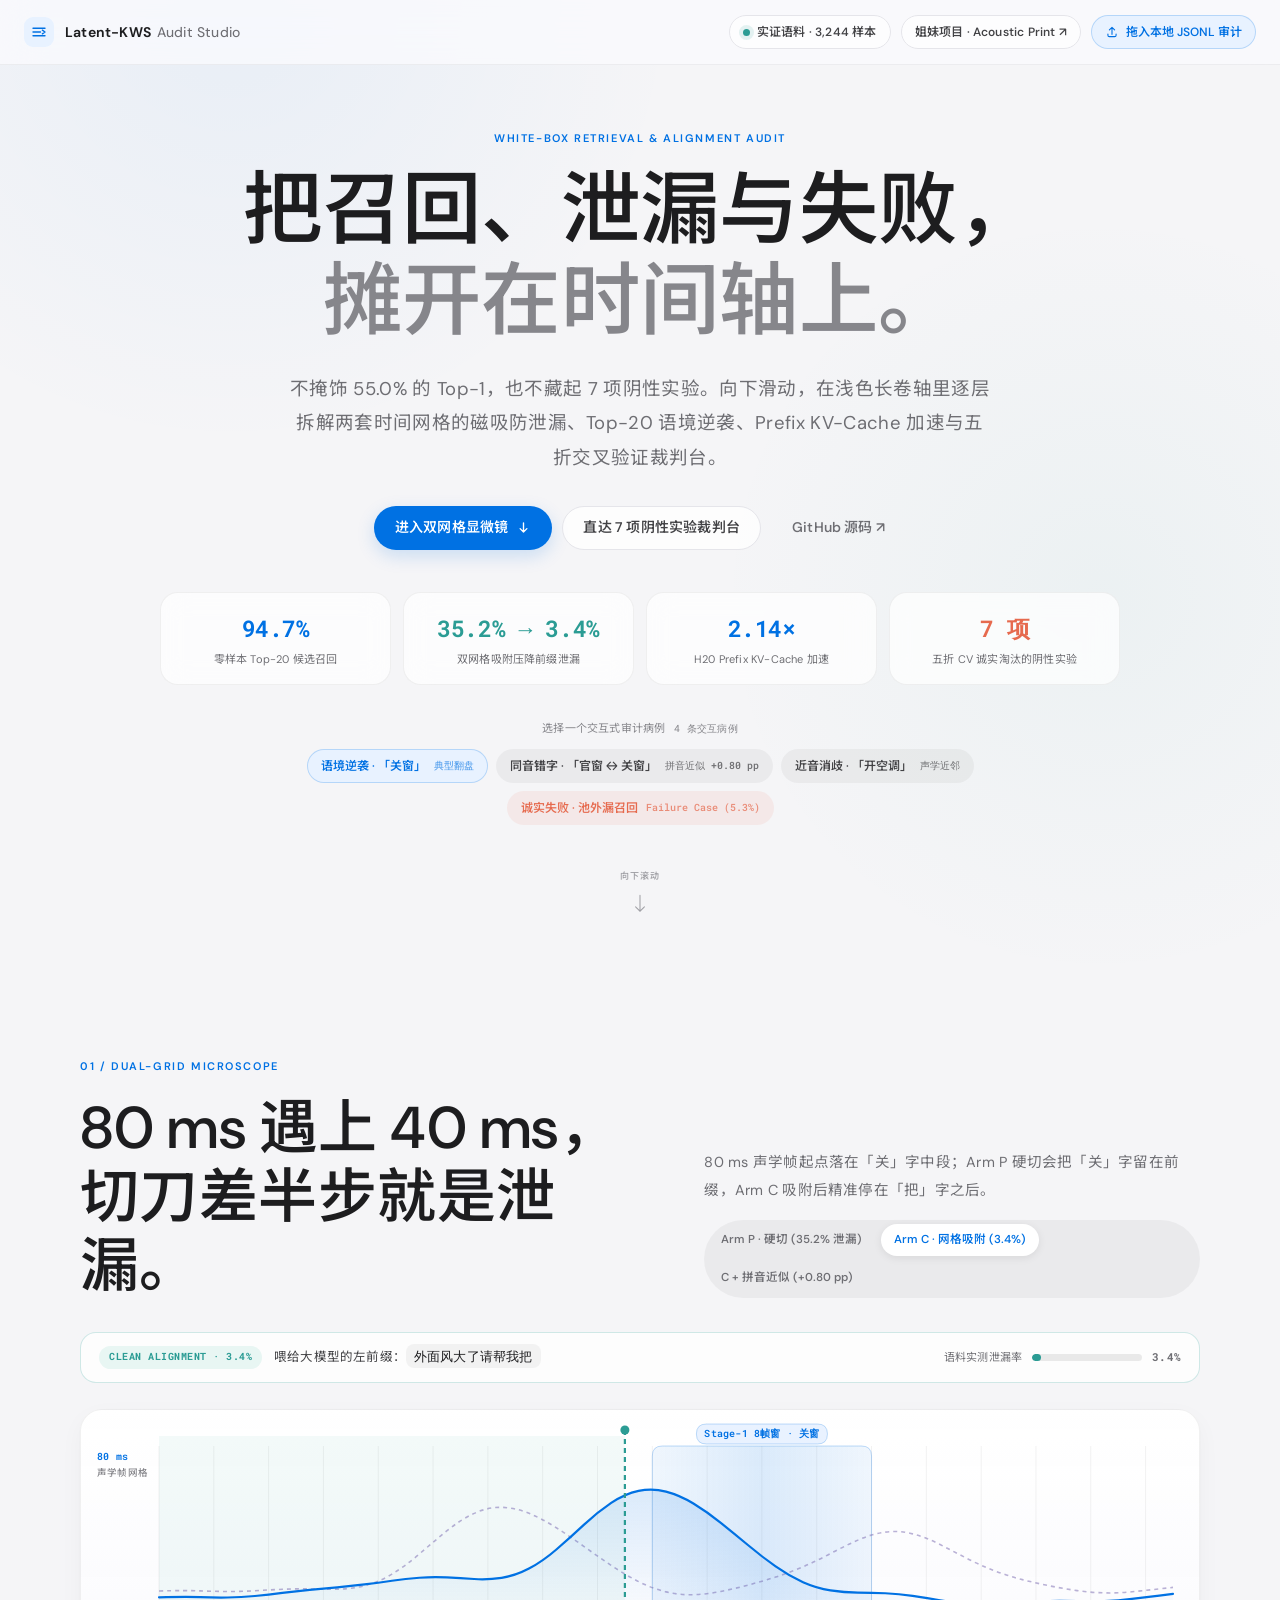
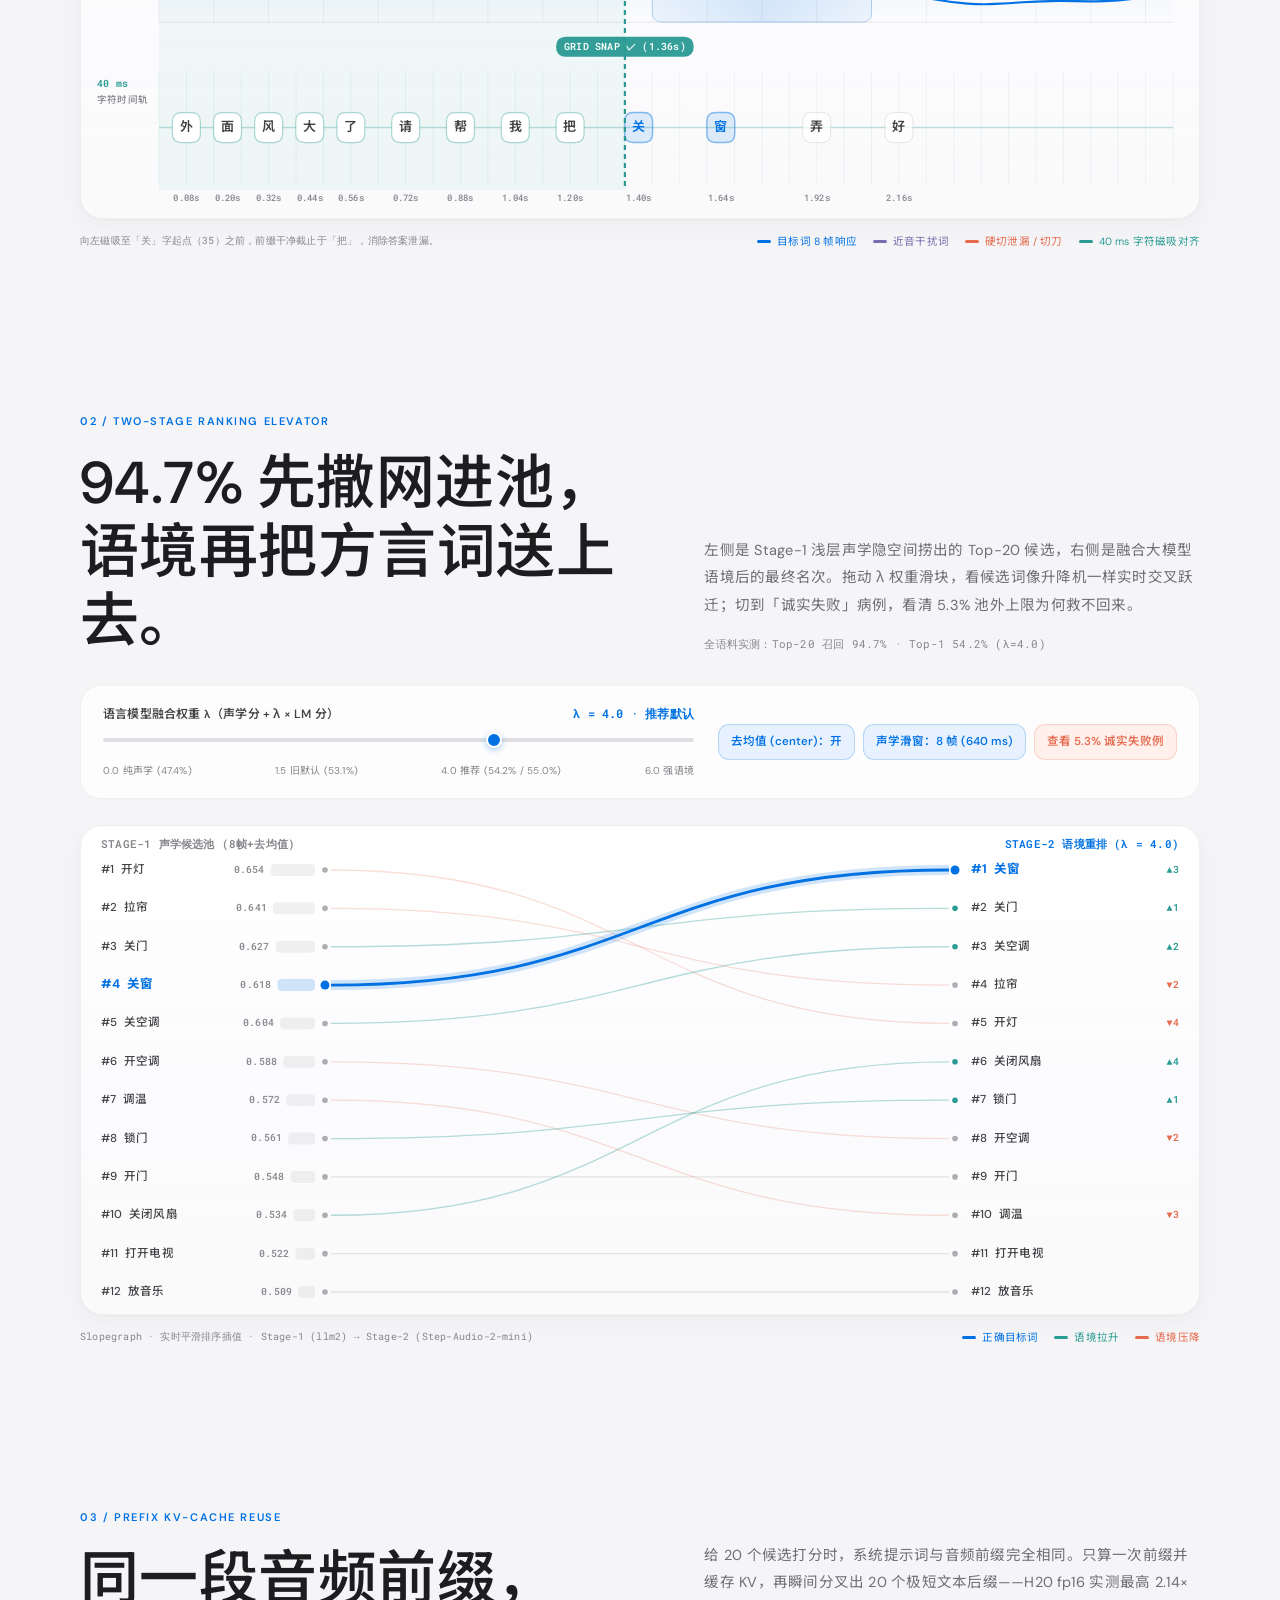
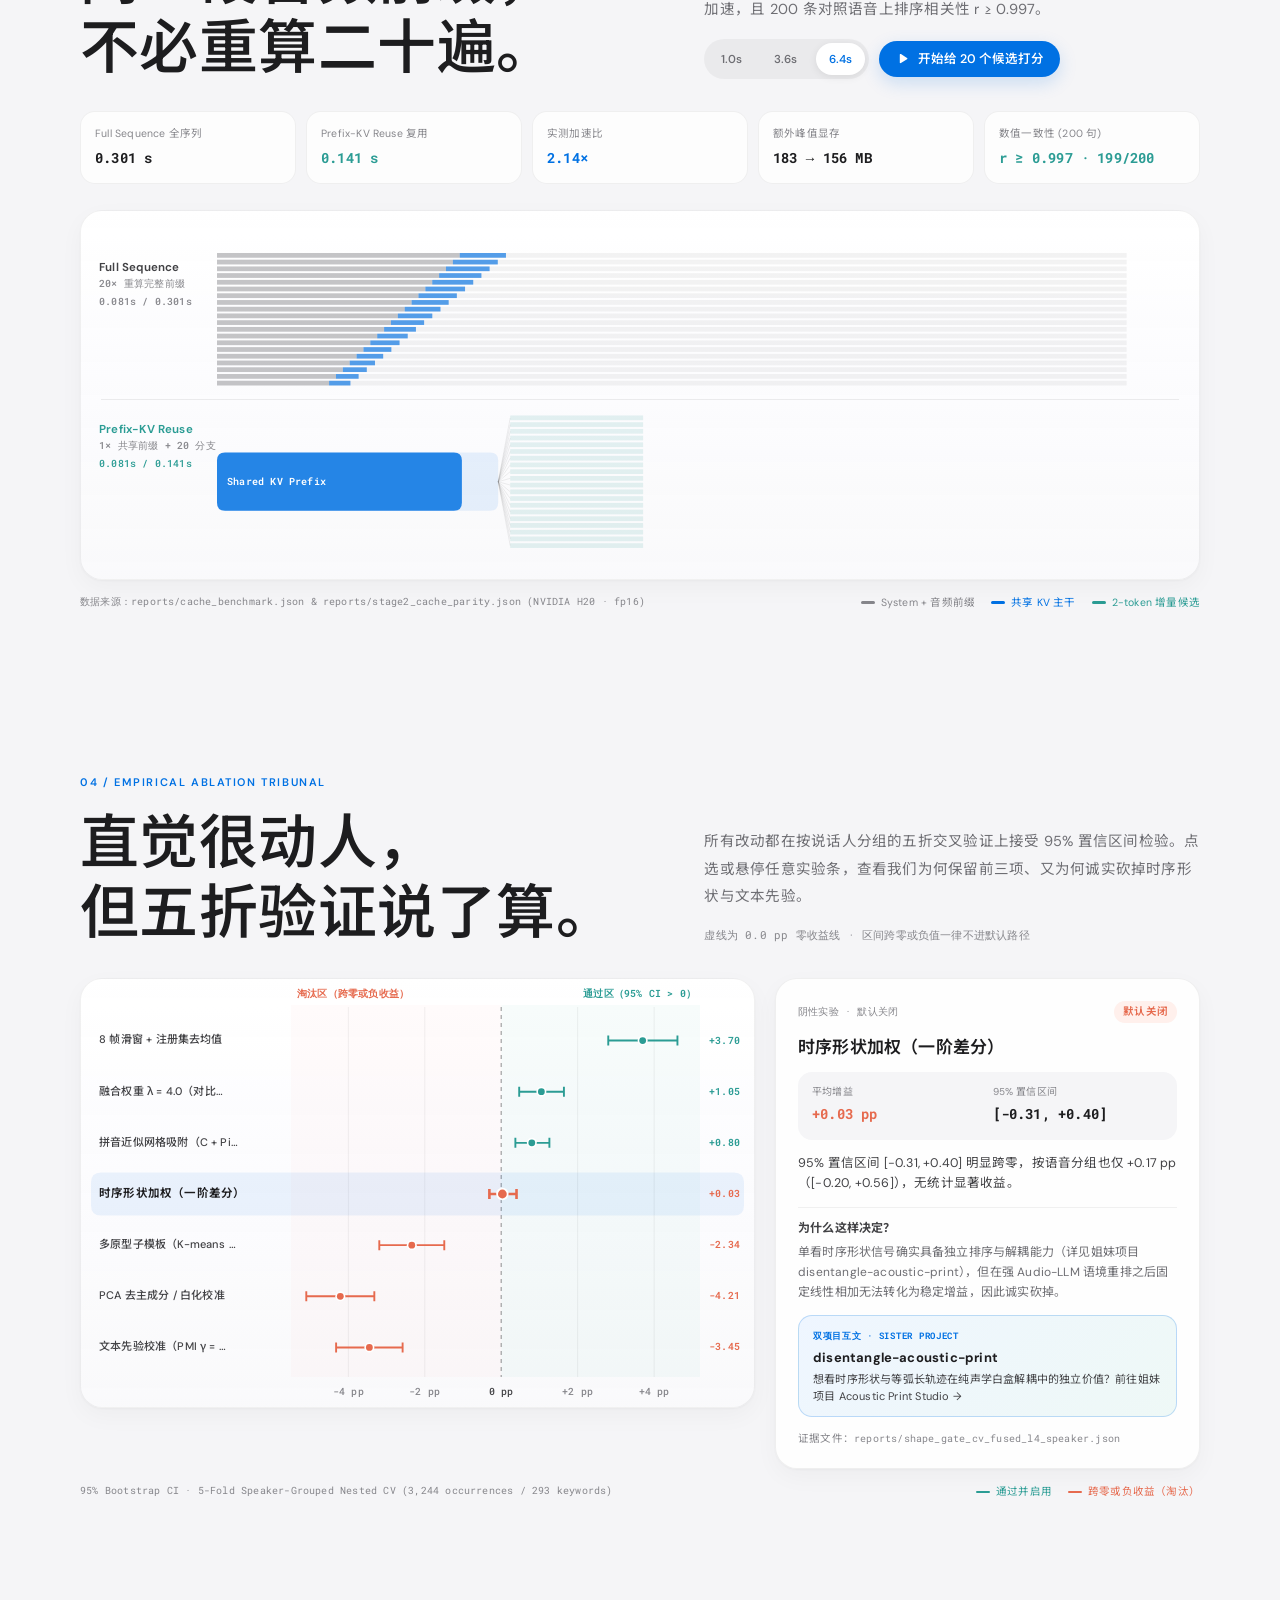
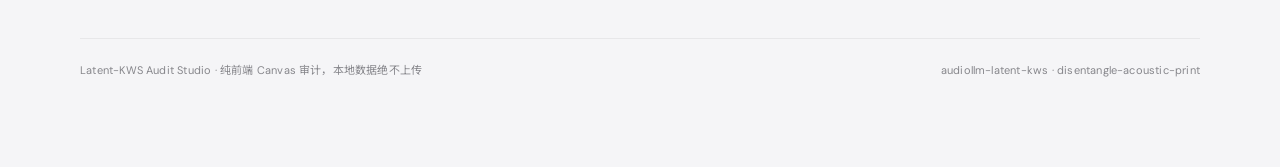
==== studio/index.html @ ee98550c "feat(studio): add Latent-KWS Audit Studio and GitHub Pages workflow" ====
<!DOCTYPE html>
<html lang="zh-CN">
<head>
  <meta charset="UTF-8" />
  <meta name="viewport" content="width=device-width, initial-scale=1.0" />
  <meta name="theme-color" content="#fbfbfd" />
  <meta name="description" content="Latent-KWS Audit Studio：两阶段隐空间检索与双时间网格对齐白盒审计台。" />
  <title>Latent-KWS Audit Studio</title>
  <link rel="preconnect" href="https://fonts.googleapis.com" />
  <link rel="preconnect" href="https://fonts.gstatic.com" crossorigin />
  <link href="https://fonts.googleapis.com/css2?family=DM+Sans:opsz,wght@9..40,400..700&amp;family=Noto+Sans+SC:wght@400..700&amp;family=Roboto+Mono:wght@400;500;600&amp;display=swap" rel="stylesheet" />
  <link rel="icon" href="data:image/svg+xml,%3Csvg xmlns='http://www.w3.org/2000/svg' viewBox='0 0 24 24'%3E%3Crect width='24' height='24' rx='6' fill='%230071e3'/%3E%3Cpath d='M5 7h14M5 12h9M5 17h14M16 10l3 2-3 2' fill='none' stroke='white' stroke-width='1.8' stroke-linecap='round' stroke-linejoin='round'/%3E%3C/svg%3E" />
  <link rel="stylesheet" href="static/studio.css?v=audit-20261120" />
</head>
<body>
  <header class="topbar">
    <div class="topbar__inner">
      <a class="brand" href="./" aria-label="Latent-KWS Audit Studio 首页">
        <span class="brand__mark" aria-hidden="true">
          <svg viewBox="0 0 24 24" fill="none" stroke="currentColor" stroke-width="1.8" stroke-linecap="round" stroke-linejoin="round">
            <path d="M4 7h16M4 12h10M4 17h16" />
            <path d="M16.5 9.5 20 12l-3.5 2.5" />
          </svg>
        </span>
        <span class="brand__text"><strong>Latent-KWS</strong><span>Audit Studio</span></span>
      </a>

      <div class="topbar__meta">
        <span class="live-pill">
          <span class="status-dot is-live" aria-hidden="true"></span>
          <span id="auditSourceBadge">实证语料 · 3,244 样本</span>
        </span>
        <a class="compact-button compact-button--hide-small" href="https://leeoisaboy.github.io/disentangle-acoustic-print/" target="_blank" rel="noopener">
          <span>姐妹项目 · Acoustic Print ↗</span>
        </a>
        <button id="btnOpenLocalAudit" type="button" class="compact-button compact-button--accent" aria-expanded="false" aria-controls="localAuditDrawer">
          <svg viewBox="0 0 24 24" fill="none" stroke="currentColor" stroke-width="1.9" stroke-linecap="round" stroke-linejoin="round" aria-hidden="true">
            <path d="M12 16V4m0 0L7.5 8.5M12 4l4.5 4.5" />
            <path d="M5 15.5v2A2.5 2.5 0 0 0 7.5 20h9a2.5 2.5 0 0 0 2.5-2.5v-2" />
          </svg>
          <span>拖入本地 JSONL 审计</span>
        </button>
      </div>
    </div>
  </header>

  <main class="story">
    <section id="localAuditDrawer" class="drawer-shell" aria-hidden="true">
      <div class="drawer-shell__inner">
        <div class="drawer drawer--plain">
          <div class="drawer__head">
            <div>
              <h2>本地 JSONL 零上传审计</h2>
              <p>直接拖入 <code>cli.py locate / rerank / audit</code> 生成的 <code>pool.jsonl</code>、<code>lm.jsonl</code> 或 <code>readings.jsonl</code>，数据仅在当前浏览器内存中解析，绝不上传。</p>
            </div>
            <button id="btnCloseLocalAudit" type="button" class="drawer__close" aria-label="关闭本地审计">
              <svg viewBox="0 0 16 16" fill="none" stroke="currentColor" stroke-width="1.6" stroke-linecap="round" aria-hidden="true"><path d="m3 3 10 10M13 3 3 13" /></svg>
            </button>
          </div>
          <div id="jsonlDropZone" class="dropzone" tabindex="0">
            <input id="jsonlFileInput" type="file" accept=".jsonl,.json" multiple class="sr-only" />
            <div class="dropzone__icon" aria-hidden="true">
              <svg viewBox="0 0 24 24" fill="none" stroke="currentColor" stroke-width="1.7" stroke-linecap="round" stroke-linejoin="round">
                <path d="M14 2H6a2 2 0 0 0-2 2v16a2 2 0 0 0 2 2h12a2 2 0 0 0 2-2V8z" />
                <polyline points="14 2 14 8 20 8" />
                <line x1="12" y1="18" x2="12" y2="12" />
                <polyline points="9 15 12 12 15 15" />
              </svg>
            </div>
            <div class="dropzone__copy">
              <strong>将 pool.jsonl / lm.jsonl / readings.jsonl 拖放到此处，或点击选择文件</strong>
              <span id="localAuditStatus">支持同时选择多个文件；解析后将自动在「双网格显微镜」与「Top-20 升降机」中切换为你的本地样本。</span>
            </div>
            <div class="dropzone__actions">
              <label for="jsonlFileInput" class="btn btn--primary btn--sm">选择 JSONL 文件</label>
              <button id="btnResetDemoData" type="button" class="soft-button" hidden>恢复内置实证病例</button>
            </div>
          </div>
        </div>
      </div>
    </section>

    <section class="hero hero--story" aria-labelledby="hero-title">
      <div class="hero__center">
        <p class="eyebrow">White-box retrieval &amp; alignment audit</p>
        <h1 id="hero-title">把召回、泄漏与失败，<br /><span>摊开在时间轴上。</span></h1>
        <p class="hero__lede">
          不掩饰 55.0% 的 Top-1，也不藏起 7 项阴性实验。向下滑动，在浅色长卷轴里逐层拆解两套时间网格的磁吸防泄漏、Top-20 语境逆袭、Prefix KV-Cache 加速与五折交叉验证裁判台。
        </p>

        <div class="hero__actions">
          <a href="#sec-grid" class="btn btn--primary">
            <span>进入双网格显微镜</span>
            <svg viewBox="0 0 20 20" fill="none" stroke="currentColor" stroke-width="1.8" stroke-linecap="round" stroke-linejoin="round" aria-hidden="true"><path d="M10 4v12m0 0-4.5-4.5M10 16l4.5-4.5" /></svg>
          </a>
          <a href="#sec-forest" class="btn btn--secondary">直达 7 项阴性实验裁判台</a>
          <a href="https://github.com/leeoisaboy/audiollm-latent-kws" target="_blank" rel="noopener" class="btn btn--quiet">GitHub 源码 ↗</a>
        </div>

        <div class="kpi-strip" aria-label="核心实证指标">
          <div class="kpi-item">
            <span class="kpi-item__num" id="kpiRecall">94.7%</span>
            <span class="kpi-item__label">零样本 Top-20 候选召回</span>
          </div>
          <div class="kpi-item">
            <span class="kpi-item__num kpi-item__num--teal" id="kpiLeak">35.2% → 3.4%</span>
            <span class="kpi-item__label">双网格吸附压降前缀泄漏</span>
          </div>
          <div class="kpi-item">
            <span class="kpi-item__num" id="kpiSpeedup">2.14×</span>
            <span class="kpi-item__label">H20 Prefix KV-Cache 加速</span>
          </div>
          <div class="kpi-item">
            <span class="kpi-item__num kpi-item__num--coral">7 项</span>
            <span class="kpi-item__label">五折 CV 诚实淘汰的阴性实验</span>
          </div>
        </div>

        <div class="phrase-rail">
          <div class="phrase-rail__head">
            <span>选择一个交互式审计病例</span>
            <span id="caseCountMeta" class="phrase-rail__meta">4 条脱敏轨迹</span>
          </div>
          <div id="caseChipsContainer" class="phrase-list"></div>
        </div>

        <div class="scroll-cue" aria-hidden="true">
          <span>向下滚动</span>
          <svg viewBox="0 0 20 28" fill="none" stroke="currentColor" stroke-width="1.3" stroke-linecap="round"><path d="M10 3v20M4.5 17.5 10 23l5.5-5.5" /></svg>
        </div>
      </div>
    </section>

    <!-- 01 / Dual-Grid Timeline Microscope -->
    <section id="sec-grid" class="showcase" data-reveal aria-labelledby="grid-title">
      <div class="showcase__head">
        <div>
          <p class="eyebrow">01 / Dual-grid microscope</p>
          <h2 id="grid-title">80 ms 遇上 40 ms，<br />切刀差半步就是泄漏。</h2>
        </div>
        <div class="showcase__side">
          <p class="showcase__lede" id="gridCaseDesc">
            上轨是冻结 Audio-LLM 的 80 ms 声学帧与 8 帧滑窗余弦响应，下轨是外部 ASR 的 40 ms 字符网格。切换切割模式，亲眼观察切刀如何磁吸回退、熄灭前缀泄漏警报。
          </p>
          <div class="mode-switch" role="group" aria-label="前缀切割模式">
            <button type="button" class="mode-pill is-danger" data-cut-mode="P">Arm P · 硬切 (35.2% 泄漏)</button>
            <button type="button" class="mode-pill is-active" data-cut-mode="C">Arm C · 网格吸附 (3.4%)</button>
            <button type="button" class="mode-pill" data-cut-mode="C_phonetic">C + 拼音近似 (+0.80 pp)</button>
          </div>
        </div>
      </div>

      <div class="audit-banner" id="leakageBanner">
        <div class="audit-banner__left">
          <span class="audit-badge" id="leakageBadge">CLEAN ALIGNMENT · 3.4%</span>
          <span class="audit-banner__prefix">喂给大模型的左前缀：<code id="prefixPreviewText">外面风大了请帮我把</code></span>
        </div>
        <div class="audit-banner__meter" aria-label="语料级前缀泄漏率对比">
          <span class="audit-banner__meter-label">语料实测泄漏率</span>
          <div class="mini-bar"><div id="leakMeterFill" class="mini-bar__fill" style="width: 3.4%;"></div></div>
          <strong id="leakMeterValue" class="mono">3.4%</strong>
        </div>
      </div>

      <div class="stage stage--grid">
        <canvas id="canvasGrid"></canvas>
      </div>

      <div class="stage-foot">
        <span id="gridCutNote" class="stage-note">向左磁吸至目标首字起点之前，消除答案泄漏。</span>
        <div class="legend-row">
          <span class="legend legend--blue"><span class="legend__swatch"></span>目标词 8 帧响应</span>
          <span class="legend legend--violet"><span class="legend__swatch"></span>近音干扰词</span>
          <span class="legend legend--coral"><span class="legend__swatch"></span>硬切泄漏 / 切刀</span>
          <span class="legend legend--teal"><span class="legend__swatch"></span>40 ms 字符磁吸对齐</span>
        </div>
      </div>
    </section>

    <!-- 02 / Two-Stage Top-20 Candidate Slopegraph -->
    <section id="sec-slope" class="showcase" data-reveal aria-labelledby="slope-title">
      <div class="showcase__head">
        <div>
          <p class="eyebrow">02 / Two-stage ranking elevator</p>
          <h2 id="slope-title">94.7% 先撒网进池，<br />语境再把方言词送上去。</h2>
        </div>
        <div class="showcase__side">
          <p class="showcase__lede">
            左侧是 Stage-1 浅层声学隐空间捞出的 Top-20 候选，右侧是融合大模型语境后的最终名次。拖动 λ 权重滑块，看候选词像升降机一样实时交叉跃迁；切到「诚实失败」病例，看清 5.3% 池外上限为何救不回来。
          </p>
          <p id="slopeMetricsReadout" class="showcase__metric">全语料实测：Top-20 召回 94.7% · Top-1 54.2% (λ=4.0)</p>
        </div>
      </div>

      <div class="control-strip">
        <div class="control-strip__slider">
          <div class="control__label">
            <span>语言模型融合权重 <code>λ</code>（声学分 + λ × LM 分）</span>
            <span id="lambdaReadout" class="control__value">λ = 4.00 · 推荐默认</span>
          </div>
          <input id="sliderLambda" type="range" min="0" max="6" step="0.1" value="4.0" />
          <div class="control__hint">
            <span>0.0 纯声学 (47.4%)</span>
            <span>1.5 旧默认 (53.1%)</span>
            <span>4.0 推荐 (54.2% / 55.0%)</span>
            <span>6.0 强语境</span>
          </div>
        </div>

        <div class="control-strip__toggles">
          <button id="btnToggleCenter" type="button" class="soft-button is-on">去均值 (center)：开</button>
          <button id="btnToggleWindow" type="button" class="soft-button is-on">声学滑窗：8 帧 (640 ms)</button>
          <button id="btnJumpFailure" type="button" class="soft-button soft-button--warn">查看 5.3% 诚实失败例</button>
        </div>
      </div>

      <div id="failureBanner" class="failure-banner" hidden>
        <strong>池外漏召回（Out-of-Pool Failure · 5.3%）：</strong>
        <span id="failureBannerText">目标词在 Stage-1 声学粗定位中排第 24 位，未能进入 Top-20 候选池。无论如何拖动 λ 滑块，后级重排都无法无中生有——这直观印证了 Stage-1 召回上限（94.7%）决定系统天花板。</span>
      </div>

      <div class="stage stage--slope">
        <canvas id="canvasSlope"></canvas>
      </div>

      <div class="stage-foot">
        <span class="stage-note">Slopegraph · 实时平滑排序插值 · Stage-1 (llm2) → Stage-2 (Step-Audio-2-mini)</span>
        <div class="legend-row">
          <span class="legend legend--blue"><span class="legend__swatch"></span>正确目标词</span>
          <span class="legend legend--teal"><span class="legend__swatch"></span>语境拉升</span>
          <span class="legend legend--coral"><span class="legend__swatch"></span>语境压降</span>
        </div>
      </div>
    </section>

    <!-- 03 / Prefix KV-Cache Reuse Race -->
    <section id="sec-kv" class="showcase" data-reveal aria-labelledby="kv-title">
      <div class="showcase__head">
        <div>
          <p class="eyebrow">03 / Prefix KV-cache reuse</p>
          <h2 id="kv-title">同一段音频前缀，<br />不必重算二十遍。</h2>
        </div>
        <div class="showcase__side">
          <p class="showcase__lede">
            给 20 个候选打分时，系统提示词与音频前缀完全相同。只算一次前缀并缓存 KV，再瞬间分叉出 20 个极短文本后缀——H20 fp16 实测最高 2.14× 加速，且 200 条对照语音上排序相关性 r ≥ 0.997。
          </p>
          <div class="kv-controls">
            <div class="mode-switch" role="group" aria-label="音频时长选择">
              <button type="button" class="mode-pill" data-kv-id="short_1.0s">1.0s</button>
              <button type="button" class="mode-pill" data-kv-id="median_3.6s">3.6s</button>
              <button type="button" class="mode-pill is-active" data-kv-id="long_6.4s">6.4s</button>
            </div>
            <button id="btnRunKvRace" type="button" class="btn btn--primary btn--sm">
              <svg viewBox="0 0 20 20" fill="currentColor" aria-hidden="true"><path d="M6.4 3.6a1 1 0 0 1 1.52-.86l8.1 5.14a1 1 0 0 1 0 1.7l-8.1 5.15a1 1 0 0 1-1.52-.85V3.6Z" /></svg>
              <span>开始给 20 个候选打分</span>
            </button>
          </div>
        </div>
      </div>

      <div class="kv-stats">
        <div class="kv-stat">
          <span class="kv-stat__label">Full Sequence 全序列</span>
          <strong id="kvFullTime" class="mono">0.301 s</strong>
        </div>
        <div class="kv-stat">
          <span class="kv-stat__label">Prefix-KV Reuse 复用</span>
          <strong id="kvCachedTime" class="mono kv-stat__teal">0.141 s</strong>
        </div>
        <div class="kv-stat">
          <span class="kv-stat__label">实测加速比</span>
          <strong id="kvSpeedupBadge" class="mono kv-stat__blue">2.14×</strong>
        </div>
        <div class="kv-stat">
          <span class="kv-stat__label">额外峰值显存</span>
          <strong id="kvMemBadge" class="mono">192 → 163 MB</strong>
        </div>
        <div class="kv-stat">
          <span class="kv-stat__label">数值一致性 (200 句)</span>
          <strong id="kvParityBadge" class="mono kv-stat__teal">r ≥ 0.997 · 199/200</strong>
        </div>
      </div>

      <div class="stage stage--kv">
        <canvas id="canvasKvRace"></canvas>
      </div>

      <div class="stage-foot">
        <span class="stage-note">数据来源：reports/cache_benchmark.json &amp; reports/stage2_cache_parity.json (NVIDIA H20 · fp16)</span>
        <div class="legend-row">
          <span class="legend legend--muted"><span class="legend__swatch"></span>System + 音频前缀</span>
          <span class="legend legend--blue"><span class="legend__swatch"></span>共享 KV 主干</span>
          <span class="legend legend--teal"><span class="legend__swatch"></span>2-token 增量候选</span>
        </div>
      </div>
    </section>

    <!-- 04 / Interactive Ablation Forest Plot -->
    <section id="sec-forest" class="showcase" data-reveal aria-labelledby="forest-title">
      <div class="showcase__head">
        <div>
          <p class="eyebrow">04 / Empirical ablation tribunal</p>
          <h2 id="forest-title">直觉很动人，<br />但五折验证说了算。</h2>
        </div>
        <div class="showcase__side">
          <p class="showcase__lede">
            所有改动都在按说话人分组的五折交叉验证上接受 95% 置信区间检验。点选或悬停任意实验条，查看我们为何保留前三项、又为何诚实砍掉时序形状与文本先验。
          </p>
          <p class="showcase__metric">虚线为 0.0 pp 零收益线 · 区间跨零或负值一律不进默认路径</p>
        </div>
      </div>

      <div class="forest-layout">
        <div class="stage stage--forest">
          <canvas id="canvasForest"></canvas>
        </div>

        <aside id="forestInspector" class="inspector-card" aria-live="polite">
          <div class="inspector-card__head">
            <span id="inspStage" class="inspector-card__stage">阴性实验 · 默认关闭</span>
            <span id="inspDecision" class="inspector-card__badge is-rejected">默认关闭</span>
          </div>
          <h3 id="inspTitle">时序形状加权（一阶差分）</h3>
          <div class="inspector-card__numbers">
            <div>
              <span class="inspector-card__num-label">平均增益</span>
              <strong id="inspDelta" class="mono">+0.03 pp</strong>
            </div>
            <div>
              <span class="inspector-card__num-label">95% 置信区间</span>
              <strong id="inspCi" class="mono">[-0.31, +0.40]</strong>
            </div>
          </div>
          <p id="inspSummary" class="inspector-card__summary"></p>
          <div class="inspector-card__why">
            <strong>为什么这样决定？</strong>
            <p id="inspWhy"></p>
          </div>
          <a id="inspSisterCard" class="sister-link" href="https://leeoisaboy.github.io/disentangle-acoustic-print/" target="_blank" rel="noopener" hidden>
            <span class="sister-link__eyebrow">双项目互文 · SISTER PROJECT</span>
            <strong id="inspSisterTitle">disentangle-acoustic-print</strong>
            <span id="inspSisterNote"></span>
          </a>
          <div class="inspector-card__source">
            证据文件：<code id="inspSource">reports/shape_gate_cv_fused_l4_speaker.json</code>
          </div>
        </aside>
      </div>

      <div class="stage-foot">
        <span class="stage-note">95% Bootstrap CI · 5-Fold Speaker-Grouped Nested CV (3,244 occurrences / 293 keywords)</span>
        <div class="legend-row">
          <span class="legend legend--teal"><span class="legend__swatch"></span>通过并启用</span>
          <span class="legend legend--coral"><span class="legend__swatch"></span>跨零或负收益（淘汰）</span>
        </div>
      </div>
    </section>

    <footer class="footer">
      <span>Latent-KWS Audit Studio · 纯前端 Canvas 审计，本地数据绝不上传</span>
      <span><a href="https://github.com/leeoisaboy/audiollm-latent-kws" target="_blank" rel="noopener">audiollm-latent-kws</a> · <a href="https://leeoisaboy.github.io/disentangle-acoustic-print/" target="_blank" rel="noopener">disentangle-acoustic-print</a></span>
    </footer>
  </main>

  <div id="studioToast" class="toast" role="status" aria-live="polite">
    <span class="toast__dot" aria-hidden="true"></span>
    <span id="studioToastText">审计台就绪</span>
  </div>

  <script src="static/studio.js?v=audit-20261120" defer></script>
</body>
</html>
---- studio/static/studio.css ----
/* Latent-KWS Audit Studio — quiet, light, white-box empirical interface. */
:root {
  color-scheme: light;
  --canvas: #f5f5f7;
  --surface: #ffffff;
  --surface-soft: #fbfbfd;
  --ink: #1d1d1f;
  --ink-soft: #424245;
  --muted: #6e6e73;
  --faint: #86868b;
  --line: #e5e5ea;
  --line-strong: #d2d2d7;
  --blue: #0071e3;
  --blue-soft: #e8f2ff;
  --teal: #2b9c94;
  --teal-soft: #e8f6f3;
  --coral: #e66a4e;
  --coral-soft: #fff0ec;
  --amber: #b7791f;
  --amber-soft: #fff7e6;
  --violet: #7b6bb0;
  --violet-soft: #f1effa;
  --shadow-sm: 0 1px 2px rgba(0, 0, 0, 0.03), 0 8px 24px rgba(0, 0, 0, 0.035);
  --shadow-md: 0 2px 6px rgba(0, 0, 0, 0.04), 0 20px 50px rgba(0, 0, 0, 0.07);
  --radius-xl: 28px;
  --radius-lg: 22px;
  --radius-md: 14px;
  --ease: cubic-bezier(0.22, 1, 0.36, 1);
  --font: "Google Sans Text", "Google Sans", "DM Sans", "Noto Sans SC", "PingFang SC", "Hiragino Sans GB", "Microsoft YaHei", sans-serif;
  --display: "Google Sans Display", "Google Sans", "DM Sans", "Noto Sans SC", "PingFang SC", "Microsoft YaHei", sans-serif;
  --mono: "Roboto Mono", "SFMono-Regular", "Cascadia Code", Consolas, monospace;
}

* {
  box-sizing: border-box;
}

html {
  scroll-behavior: smooth;
  -webkit-font-smoothing: antialiased;
  text-rendering: optimizeLegibility;
}

body {
  margin: 0;
  min-width: 320px;
  background:
    radial-gradient(circle at 18% 0%, rgba(0, 113, 227, 0.055), transparent 28rem),
    radial-gradient(circle at 86% 12%, rgba(43, 156, 148, 0.048), transparent 24rem),
    var(--canvas);
  color: var(--ink);
  font-family: var(--font);
  font-optical-sizing: auto;
  line-height: 1.68;
  letter-spacing: 0.012em;
}

button,
input,
select {
  font: inherit;
}

button {
  color: inherit;
}

a {
  color: inherit;
  text-decoration: none;
}

code {
  font-family: var(--mono);
  font-size: 0.92em;
}

.mono {
  font-family: var(--mono);
  font-variant-numeric: tabular-nums;
}

.sr-only {
  position: absolute;
  width: 1px;
  height: 1px;
  padding: 0;
  margin: -1px;
  overflow: hidden;
  clip: rect(0, 0, 0, 0);
  white-space: nowrap;
  border: 0;
}

/* Topbar */
.topbar {
  position: sticky;
  top: 0;
  z-index: 40;
  border-bottom: 1px solid rgba(0, 0, 0, 0.05);
  background: rgba(251, 251, 253, 0.80);
  backdrop-filter: saturate(180%) blur(20px);
  -webkit-backdrop-filter: saturate(180%) blur(20px);
}

.topbar__inner {
  width: min(1240px, calc(100% - 48px));
  min-height: 64px;
  margin: 0 auto;
  display: flex;
  align-items: center;
  justify-content: space-between;
  gap: 20px;
}

.brand {
  display: inline-flex;
  align-items: center;
  gap: 11px;
  min-width: 0;
}

.brand__mark {
  width: 30px;
  height: 30px;
  border-radius: 9px;
  display: inline-flex;
  align-items: center;
  justify-content: center;
  color: var(--blue);
  background: var(--blue-soft);
}

.brand__mark svg {
  width: 18px;
  height: 18px;
}

.brand__text {
  display: flex;
  align-items: baseline;
  gap: 6px;
  white-space: nowrap;
  font-size: 14px;
  line-height: 1.45;
}

.brand__text strong {
  font-weight: 650;
}

.brand__text span {
  color: var(--muted);
  font-weight: 450;
}

.topbar__meta {
  display: flex;
  align-items: center;
  justify-content: flex-end;
  gap: 10px;
  min-width: 0;
}

.live-pill,
.compact-button {
  border: 1px solid var(--line);
  background: rgba(255, 255, 255, 0.72);
  color: var(--ink-soft);
  border-radius: 999px;
  min-height: 34px;
  display: inline-flex;
  align-items: center;
  justify-content: center;
  gap: 7px;
  padding: 0 13px;
  font-size: 12px;
  font-weight: 560;
  white-space: nowrap;
}

.compact-button {
  cursor: pointer;
  transition: border-color 220ms var(--ease), background-color 220ms var(--ease), transform 200ms var(--ease), box-shadow 220ms var(--ease);
}

.compact-button:hover {
  border-color: var(--line-strong);
  background: #fff;
}

.compact-button:active {
  transform: scale(0.975);
}

.compact-button svg {
  width: 14px;
  height: 14px;
}

.compact-button--accent {
  color: var(--blue);
  background: var(--blue-soft);
  border-color: rgba(0, 113, 227, 0.22);
}

.compact-button--accent:hover {
  background: #dcebff;
  border-color: rgba(0, 113, 227, 0.42);
}

.status-dot {
  width: 7px;
  height: 7px;
  border-radius: 50%;
  background: var(--teal);
  box-shadow: 0 0 0 4px rgba(43, 156, 148, 0.12);
}

/* Main scroll story */
.story {
  width: min(1240px, calc(100% - 64px));
  margin: 0 auto;
  padding: 0 0 88px;
}

/* Drawer for Local JSONL Audit */
.drawer-shell {
  width: min(1080px, 100%);
  margin: 0 auto;
  display: grid;
  grid-template-rows: 0fr;
  opacity: 0;
  transform: translateY(-6px);
  transition: grid-template-rows 520ms var(--ease), opacity 280ms var(--ease), transform 520ms var(--ease);
}

.drawer-shell.is-open {
  grid-template-rows: 1fr;
  opacity: 1;
  transform: translateY(0);
}

.drawer-shell__inner {
  min-height: 0;
  overflow: hidden;
}

.drawer.drawer--plain {
  padding: 36px 0 18px;
}

.drawer__head {
  display: flex;
  align-items: flex-start;
  justify-content: space-between;
  gap: 18px;
  margin-bottom: 16px;
}

.drawer__head h2 {
  margin: 0;
  font-size: 16px;
  font-weight: 640;
}

.drawer__head p {
  margin: 4px 0 0;
  color: var(--muted);
  font-size: 12px;
}

.drawer__close {
  width: 30px;
  height: 30px;
  border: 1px solid var(--line);
  border-radius: 50%;
  background: #fff;
  color: var(--muted);
  display: inline-flex;
  align-items: center;
  justify-content: center;
  cursor: pointer;
}

.drawer__close svg {
  width: 13px;
  height: 13px;
}

.dropzone {
  border: 1.5px dashed rgba(0, 113, 227, 0.30);
  border-radius: var(--radius-lg);
  padding: 24px 26px;
  background: rgba(255, 255, 255, 0.78);
  display: flex;
  align-items: center;
  justify-content: space-between;
  gap: 20px;
  flex-wrap: wrap;
  transition: border-color 220ms var(--ease), background-color 220ms var(--ease), box-shadow 220ms var(--ease);
}

.dropzone.is-over {
  border-color: var(--blue);
  background: var(--blue-soft);
  box-shadow: 0 10px 30px rgba(0, 113, 227, 0.12);
}

.dropzone__icon {
  width: 44px;
  height: 44px;
  border-radius: 14px;
  background: var(--blue-soft);
  color: var(--blue);
  display: inline-flex;
  align-items: center;
  justify-content: center;
  flex: 0 0 auto;
}

.dropzone__icon svg {
  width: 22px;
  height: 22px;
}

.dropzone__copy {
  flex: 1 1 320px;
  display: flex;
  flex-direction: column;
  gap: 4px;
}

.dropzone__copy strong {
  font-size: 13px;
  font-weight: 620;
  color: var(--ink);
}

.dropzone__copy span {
  font-size: 11.5px;
  color: var(--muted);
}

.dropzone__actions {
  display: flex;
  align-items: center;
  gap: 8px;
}

/* Hero */
.hero.hero--story {
  min-height: calc(100svh - 64px);
  display: flex;
  align-items: center;
  justify-content: center;
  padding: 64px 0 60px;
  text-align: center;
}

.hero__center {
  width: 100%;
  max-width: 1080px;
  margin: 0 auto;
}

.eyebrow {
  margin: 0 0 18px;
  color: var(--blue);
  font-family: var(--display);
  font-size: 11px;
  font-weight: 600;
  line-height: 1.65;
  letter-spacing: 0.145em;
  text-transform: uppercase;
}

.hero--story h1,
.showcase h2 {
  font-family: var(--display);
  font-weight: 540;
  text-wrap: balance;
  margin: 0;
  color: var(--ink);
}

.hero--story h1 {
  max-width: 1040px;
  margin: 0 auto;
  font-size: clamp(44px, 6.2vw, 82px);
  line-height: 1.15;
  letter-spacing: 0.004em;
}

.hero--story h1 span {
  color: var(--faint);
}

.hero--story .hero__lede {
  max-width: 700px;
  margin: 24px auto 0;
  color: var(--muted);
  font-size: clamp(15.5px, 1.45vw, 18.5px);
  line-height: 1.88;
  letter-spacing: 0.018em;
  text-wrap: pretty;
}

.hero__actions {
  display: flex;
  flex-wrap: wrap;
  align-items: center;
  justify-content: center;
  gap: 10px;
  margin-top: 30px;
}

.btn {
  min-height: 44px;
  border: 1px solid transparent;
  border-radius: 999px;
  padding: 0 20px;
  display: inline-flex;
  align-items: center;
  justify-content: center;
  gap: 8px;
  font-size: 14px;
  font-weight: 560;
  cursor: pointer;
  transition: background-color 220ms var(--ease), border-color 220ms var(--ease), box-shadow 220ms var(--ease), transform 200ms var(--ease);
}

.btn--sm {
  min-height: 36px;
  padding: 0 15px;
  font-size: 12.5px;
}

.btn svg {
  width: 15px;
  height: 15px;
}

.btn--primary {
  color: #fff;
  background: var(--blue);
  box-shadow: 0 6px 18px rgba(0, 113, 227, 0.18);
}

.btn--primary:hover {
  background: #0077ed;
  box-shadow: 0 8px 24px rgba(0, 113, 227, 0.25);
}

.btn--secondary {
  color: var(--ink-soft);
  background: rgba(255, 255, 255, 0.78);
  border-color: var(--line);
}

.btn--secondary:hover {
  background: #fff;
  border-color: var(--line-strong);
}

.btn--quiet {
  color: var(--muted);
  background: transparent;
}

.btn--quiet:hover {
  color: var(--ink);
  background: rgba(0, 0, 0, 0.04);
}

/* Hero KPI Strip */
.kpi-strip {
  max-width: 960px;
  margin: 42px auto 0;
  display: grid;
  grid-template-columns: repeat(4, minmax(0, 1fr));
  gap: 12px;
}

.kpi-item {
  padding: 16px 14px;
  border: 1px solid rgba(0, 0, 0, 0.055);
  border-radius: 18px;
  background: rgba(255, 255, 255, 0.72);
  backdrop-filter: blur(14px);
  -webkit-backdrop-filter: blur(14px);
  display: flex;
  flex-direction: column;
  align-items: center;
  gap: 4px;
}

.kpi-item__num {
  font-family: var(--mono);
  font-size: clamp(18px, 2vw, 23px);
  font-weight: 650;
  color: var(--blue);
  letter-spacing: -0.02em;
}

.kpi-item__num--teal {
  color: var(--teal);
}

.kpi-item__num--coral {
  color: var(--coral);
}

.kpi-item__label {
  font-size: 11px;
  color: var(--muted);
  line-height: 1.45;
}

/* Case switcher rail */
.phrase-rail {
  max-width: 900px;
  margin: 34px auto 0;
  text-align: center;
}

.phrase-rail__head {
  display: flex;
  align-items: baseline;
  justify-content: center;
  gap: 9px;
  margin-bottom: 12px;
  color: var(--faint);
  font-size: 11px;
}

.phrase-rail__meta {
  font-family: var(--mono);
  font-size: 10px;
}

.phrase-list {
  display: flex;
  flex-wrap: wrap;
  justify-content: center;
  gap: 8px;
}

.phrase-chip {
  min-height: 34px;
  border: 1px solid transparent;
  border-radius: 999px;
  padding: 0 13px;
  display: inline-flex;
  align-items: center;
  gap: 8px;
  color: var(--ink-soft);
  background: rgba(0, 0, 0, 0.045);
  font-size: 12px;
  font-weight: 550;
  cursor: pointer;
  transition: background-color 220ms var(--ease), color 220ms var(--ease), transform 180ms var(--ease);
}

.phrase-chip:hover {
  background: rgba(0, 0, 0, 0.075);
}

.phrase-chip.is-active {
  color: var(--blue);
  background: var(--blue-soft);
  border-color: rgba(0, 113, 227, 0.22);
}

.phrase-chip.is-failure {
  color: var(--coral);
  background: rgba(230, 106, 78, 0.09);
}

.phrase-chip.is-failure.is-active {
  color: #fff;
  background: var(--coral);
  border-color: transparent;
}

.phrase-chip__tag {
  font-family: var(--mono);
  font-size: 9.5px;
  opacity: 0.72;
}

.scroll-cue {
  display: flex;
  flex-direction: column;
  align-items: center;
  gap: 8px;
  margin-top: 44px;
  color: #a1a1a6;
  font-size: 9px;
  font-weight: 560;
  letter-spacing: 0.12em;
  text-transform: uppercase;
}

.scroll-cue svg {
  width: 16px;
  height: 24px;
  animation: scroll-cue 2.2s var(--ease) infinite;
}

@keyframes scroll-cue {
  0%, 100% { transform: translateY(0); opacity: 0.35; }
  45% { transform: translateY(5px); opacity: 0.9; }
}

/* Showcase sections */
.showcase {
  position: relative;
  min-height: 92svh;
  display: flex;
  flex-direction: column;
  justify-content: center;
  padding: 9vh 0;
}

.js .showcase {
  opacity: 0;
  transform: translateY(48px) scale(0.994);
  transition: opacity 1.05s var(--ease), transform 1.15s var(--ease);
}

.js .showcase.is-inview {
  opacity: 1;
  transform: translateY(0) scale(1);
}

.showcase__head {
  width: min(1120px, 100%);
  margin: 0 auto;
  display: grid;
  grid-template-columns: minmax(0, 1.05fr) minmax(280px, 0.95fr);
  gap: clamp(28px, 6vw, 88px);
  align-items: end;
}

.showcase h2 {
  max-width: 720px;
  font-size: clamp(36px, 4.6vw, 62px);
  line-height: 1.18;
  letter-spacing: 0.008em;
}

.showcase__side {
  display: flex;
  flex-direction: column;
  align-items: flex-start;
  gap: 16px;
  padding-bottom: 4px;
}

.showcase__lede {
  margin: 0;
  color: var(--muted);
  font-size: 14.5px;
  line-height: 1.88;
  letter-spacing: 0.016em;
  text-wrap: pretty;
}

.showcase__metric {
  margin: 0;
  color: var(--faint);
  font-family: var(--mono);
  font-size: 11px;
  line-height: 1.65;
}

/* Mode switch pills */
.mode-switch {
  display: inline-flex;
  flex-wrap: wrap;
  gap: 6px;
  padding: 4px;
  border-radius: 999px;
  background: rgba(0, 0, 0, 0.045);
}

.mode-pill {
  min-height: 32px;
  padding: 0 13px;
  border: 0;
  border-radius: 999px;
  background: transparent;
  color: var(--muted);
  font-size: 11.5px;
  font-weight: 560;
  cursor: pointer;
  transition: background-color 220ms var(--ease), color 220ms var(--ease), box-shadow 220ms var(--ease);
}

.mode-pill:hover {
  color: var(--ink);
}

.mode-pill.is-active {
  color: var(--blue);
  background: #fff;
  box-shadow: 0 2px 8px rgba(0, 0, 0, 0.08);
}

.mode-pill.is-danger.is-active {
  color: #fff;
  background: var(--coral);
  box-shadow: 0 4px 14px rgba(230, 106, 78, 0.30);
}

/* Leakage audit banner */
.audit-banner {
  width: min(1120px, 100%);
  margin: 30px auto 0;
  padding: 13px 18px;
  border: 1px solid rgba(43, 156, 148, 0.22);
  border-radius: 16px;
  background: rgba(255, 255, 255, 0.78);
  display: flex;
  align-items: center;
  justify-content: space-between;
  gap: 18px;
  flex-wrap: wrap;
  transition: border-color 260ms var(--ease), background-color 260ms var(--ease);
}

.audit-banner.is-leaking {
  border-color: rgba(230, 106, 78, 0.45);
  background: rgba(255, 244, 240, 0.92);
}

.audit-banner__left {
  display: flex;
  align-items: center;
  gap: 12px;
  flex-wrap: wrap;
}

.audit-badge {
  padding: 3px 10px;
  border-radius: 999px;
  font-family: var(--mono);
  font-size: 10px;
  font-weight: 700;
  letter-spacing: 0.05em;
  color: var(--teal);
  background: var(--teal-soft);
}

.audit-banner.is-leaking .audit-badge {
  color: #fff;
  background: var(--coral);
}

.audit-banner__prefix {
  font-size: 12.5px;
  color: var(--ink-soft);
}

.audit-banner__prefix code {
  padding: 3px 8px;
  border-radius: 8px;
  background: rgba(0, 0, 0, 0.045);
  color: var(--ink);
  font-size: 13px;
}

.leak-char {
  display: inline-block;
  padding: 0 4px;
  margin-left: 2px;
  border-radius: 5px;
  background: rgba(230, 106, 78, 0.22);
  color: #c23318;
  font-weight: 700;
}

.audit-banner__meter {
  display: flex;
  align-items: center;
  gap: 10px;
  font-size: 11px;
  color: var(--muted);
}

.mini-bar {
  width: 110px;
  height: 7px;
  border-radius: 999px;
  background: rgba(0, 0, 0, 0.08);
  overflow: hidden;
}

.mini-bar__fill {
  height: 100%;
  border-radius: 999px;
  background: var(--teal);
  transition: width 420ms var(--ease), background-color 260ms var(--ease);
}

.audit-banner.is-leaking .mini-bar__fill {
  background: var(--coral);
}

/* Control strip for Slopegraph */
.control-strip {
  width: min(1120px, 100%);
  margin: 28px auto 0;
  padding: 18px 22px;
  border: 1px solid rgba(0, 0, 0, 0.055);
  border-radius: 20px;
  background: rgba(255, 255, 255, 0.76);
  display: grid;
  grid-template-columns: minmax(0, 1.25fr) auto;
  gap: 24px;
  align-items: center;
}

.control__label {
  display: flex;
  align-items: baseline;
  justify-content: space-between;
  gap: 12px;
  font-size: 12px;
  font-weight: 560;
  color: var(--ink-soft);
  margin-bottom: 6px;
}

.control__value {
  font-family: var(--mono);
  font-size: 11.5px;
  color: var(--blue);
  font-weight: 600;
}

.control__hint {
  display: flex;
  justify-content: space-between;
  gap: 8px;
  margin-top: 4px;
  font-size: 10px;
  color: var(--faint);
}

input[type="range"] {
  width: 100%;
  height: 20px;
  margin: 0;
  appearance: none;
  background: transparent;
  cursor: pointer;
}

input[type="range"]::-webkit-slider-runnable-track {
  height: 4px;
  border-radius: 999px;
  background: #dedee3;
}

input[type="range"]::-webkit-slider-thumb {
  width: 16px;
  height: 16px;
  margin-top: -6px;
  appearance: none;
  border: 2.5px solid #fff;
  border-radius: 50%;
  background: var(--blue);
  box-shadow: 0 2px 6px rgba(0, 113, 227, 0.34);
}

.control-strip__toggles {
  display: flex;
  flex-wrap: wrap;
  gap: 8px;
  justify-content: flex-end;
}

.soft-button {
  min-height: 36px;
  border: 1px solid var(--line);
  border-radius: 11px;
  padding: 0 12px;
  color: var(--ink-soft);
  background: #fff;
  font-size: 11.5px;
  font-weight: 560;
  cursor: pointer;
  transition: background-color 200ms var(--ease), border-color 200ms var(--ease), color 200ms var(--ease);
}

.soft-button:hover {
  background: var(--canvas);
}

.soft-button.is-on {
  color: var(--blue);
  background: var(--blue-soft);
  border-color: rgba(0, 113, 227, 0.22);
}

.soft-button--warn {
  color: var(--coral);
  background: var(--coral-soft);
  border-color: rgba(230, 106, 78, 0.22);
}

.soft-button--warn:hover {
  background: #ffe3dc;
}

.failure-banner {
  width: min(1120px, 100%);
  margin: 14px auto 0;
  padding: 13px 18px;
  border: 1px solid rgba(230, 106, 78, 0.36);
  border-radius: 14px;
  background: rgba(255, 240, 236, 0.90);
  color: #8f2d18;
  font-size: 12.5px;
  line-height: 1.65;
}

.failure-banner[hidden] {
  display: none;
}

/* KV-Cache controls & telemetry */
.kv-controls {
  display: flex;
  flex-wrap: wrap;
  align-items: center;
  gap: 10px;
}

.kv-stats {
  width: min(1120px, 100%);
  margin: 28px auto 0;
  display: grid;
  grid-template-columns: repeat(5, minmax(0, 1fr));
  gap: 10px;
}

.kv-stat {
  padding: 13px 14px;
  border: 1px solid rgba(0, 0, 0, 0.055);
  border-radius: 15px;
  background: rgba(255, 255, 255, 0.74);
  display: flex;
  flex-direction: column;
  gap: 3px;
}

.kv-stat__label {
  font-size: 10.5px;
  color: var(--faint);
}

.kv-stat strong {
  font-size: 14px;
  color: var(--ink);
}

.kv-stat__blue {
  color: var(--blue) !important;
}

.kv-stat__teal {
  color: var(--teal) !important;
}

/* Stages */
.stage {
  position: relative;
  width: min(1120px, 100%);
  margin: 26px auto 0;
  border: 1px solid rgba(0, 0, 0, 0.055);
  border-radius: 22px;
  background: linear-gradient(180deg, rgba(255, 255, 255, 0.92) 0%, rgba(250, 250, 252, 0.88) 100%);
  box-shadow: var(--shadow-sm);
  overflow: hidden;
}

.stage > canvas {
  display: block;
  width: 100%;
  height: 100%;
}

.stage--grid {
  height: clamp(320px, 34vw, 410px);
}

.stage--slope {
  height: clamp(410px, 42vw, 490px);
}

.stage--kv {
  height: clamp(300px, 32vw, 370px);
}

/* Forest Plot + Inspector layout */
.forest-layout {
  width: min(1120px, 100%);
  margin: 30px auto 0;
  display: grid;
  grid-template-columns: minmax(0, 1.35fr) minmax(300px, 0.85fr);
  gap: 20px;
  align-items: stretch;
}

.stage--forest {
  width: 100%;
  margin: 0;
  height: clamp(360px, 38vw, 430px);
  cursor: pointer;
}

.inspector-card {
  padding: 22px 22px 20px;
  border: 1px solid rgba(0, 0, 0, 0.06);
  border-radius: 22px;
  background: rgba(255, 255, 255, 0.84);
  box-shadow: var(--shadow-sm);
  display: flex;
  flex-direction: column;
  gap: 13px;
}

.inspector-card__head {
  display: flex;
  align-items: center;
  justify-content: space-between;
  gap: 10px;
}

.inspector-card__stage {
  font-family: var(--mono);
  font-size: 10px;
  color: var(--faint);
}

.inspector-card__badge {
  padding: 2px 9px;
  border-radius: 999px;
  font-size: 10.5px;
  font-weight: 620;
}

.inspector-card__badge.is-accepted {
  color: var(--teal);
  background: var(--teal-soft);
}

.inspector-card__badge.is-rejected {
  color: var(--coral);
  background: var(--coral-soft);
}

.inspector-card h3 {
  margin: 0;
  font-size: 17px;
  font-weight: 620;
  line-height: 1.35;
}

.inspector-card__numbers {
  display: grid;
  grid-template-columns: repeat(2, minmax(0, 1fr));
  gap: 10px;
  padding: 12px 14px;
  border-radius: 14px;
  background: var(--canvas);
}

.inspector-card__num-label {
  display: block;
  font-size: 10px;
  color: var(--faint);
}

.inspector-card__numbers strong {
  font-size: 14px;
  color: var(--ink);
}

.inspector-card__summary {
  margin: 0;
  font-size: 12.5px;
  color: var(--ink-soft);
  line-height: 1.65;
}

.inspector-card__why {
  padding-top: 10px;
  border-top: 1px solid rgba(0, 0, 0, 0.055);
  font-size: 12px;
  color: var(--muted);
  line-height: 1.68;
}

.inspector-card__why strong {
  display: block;
  margin-bottom: 4px;
  color: var(--ink-soft);
}

.inspector-card__why p {
  margin: 0;
}

.sister-link {
  display: flex;
  flex-direction: column;
  gap: 3px;
  padding: 12px 14px;
  border: 1px solid rgba(0, 113, 227, 0.22);
  border-radius: 14px;
  background: linear-gradient(135deg, rgba(232, 242, 255, 0.72) 0%, rgba(232, 246, 243, 0.72) 100%);
  transition: transform 200ms var(--ease), box-shadow 200ms var(--ease);
}

.sister-link[hidden] {
  display: none;
}

.sister-link:hover {
  transform: translateY(-1px);
  box-shadow: 0 8px 22px rgba(0, 113, 227, 0.12);
}

.sister-link__eyebrow {
  font-family: var(--mono);
  font-size: 9px;
  font-weight: 700;
  letter-spacing: 0.08em;
  color: var(--blue);
}

.sister-link strong {
  font-size: 13px;
  color: var(--ink);
}

.sister-link span:last-child {
  font-size: 11px;
  color: var(--ink-soft);
  line-height: 1.5;
}

.inspector-card__source {
  margin-top: auto;
  font-size: 10.5px;
  color: var(--faint);
}

/* Stage footer & legends */
.stage-foot {
  width: min(1120px, 100%);
  margin: 14px auto 0;
  display: flex;
  align-items: center;
  justify-content: space-between;
  gap: 18px;
  color: var(--faint);
  font-size: 10.5px;
}

.stage-note {
  font-family: var(--mono);
  font-size: 10px;
}

.legend-row {
  display: flex;
  flex-wrap: wrap;
  align-items: center;
  gap: 10px 16px;
}

.legend {
  display: inline-flex;
  align-items: center;
  gap: 6px;
}

.legend__swatch {
  width: 14px;
  height: 2.5px;
  border-radius: 2px;
  background: currentColor;
}

.legend--blue { color: var(--blue); }
.legend--teal { color: var(--teal); }
.legend--coral { color: var(--coral); }
.legend--violet { color: var(--violet); }
.legend--muted { color: var(--faint); }

/* Footer & Toast */
.footer {
  width: min(1120px, 100%);
  margin: 56px auto 0;
  padding: 22px 0 0;
  border-top: 1px solid rgba(0, 0, 0, 0.06);
  display: flex;
  justify-content: space-between;
  gap: 16px;
  color: var(--faint);
  font-size: 11px;
}

.footer a:hover {
  color: var(--blue);
}

.toast {
  position: fixed;
  right: 24px;
  bottom: 24px;
  z-index: 60;
  max-width: min(400px, calc(100vw - 48px));
  min-height: 42px;
  padding: 11px 15px;
  display: flex;
  align-items: center;
  gap: 9px;
  color: var(--ink-soft);
  background: rgba(255, 255, 255, 0.94);
  border: 1px solid rgba(0, 0, 0, 0.08);
  border-radius: 14px;
  box-shadow: var(--shadow-md);
  backdrop-filter: blur(18px);
  -webkit-backdrop-filter: blur(18px);
  font-size: 11.5px;
  opacity: 0;
  transform: translateY(10px) scale(0.98);
  pointer-events: none;
  transition: opacity 260ms var(--ease), transform 340ms var(--ease);
}

.toast.is-visible {
  opacity: 1;
  transform: translateY(0) scale(1);
}

.toast__dot {
  flex: 0 0 auto;
  width: 6px;
  height: 6px;
  border-radius: 50%;
  background: var(--blue);
}

@media (max-width: 980px) {
  .showcase__head,
  .forest-layout,
  .control-strip {
    grid-template-columns: 1fr;
    gap: 20px;
  }

  .control-strip__toggles {
    justify-content: flex-start;
  }

  .kv-stats {
    grid-template-columns: repeat(2, minmax(0, 1fr));
  }

  .kpi-strip {
    grid-template-columns: repeat(2, minmax(0, 1fr));
  }
}

@media (max-width: 720px) {
  .topbar__inner,
  .story {
    width: min(100% - 32px, 1240px);
  }

  .compact-button--hide-small,
  .brand__text span {
    display: none;
  }

  .stage-foot,
  .footer {
    flex-direction: column;
    align-items: flex-start;
  }
}
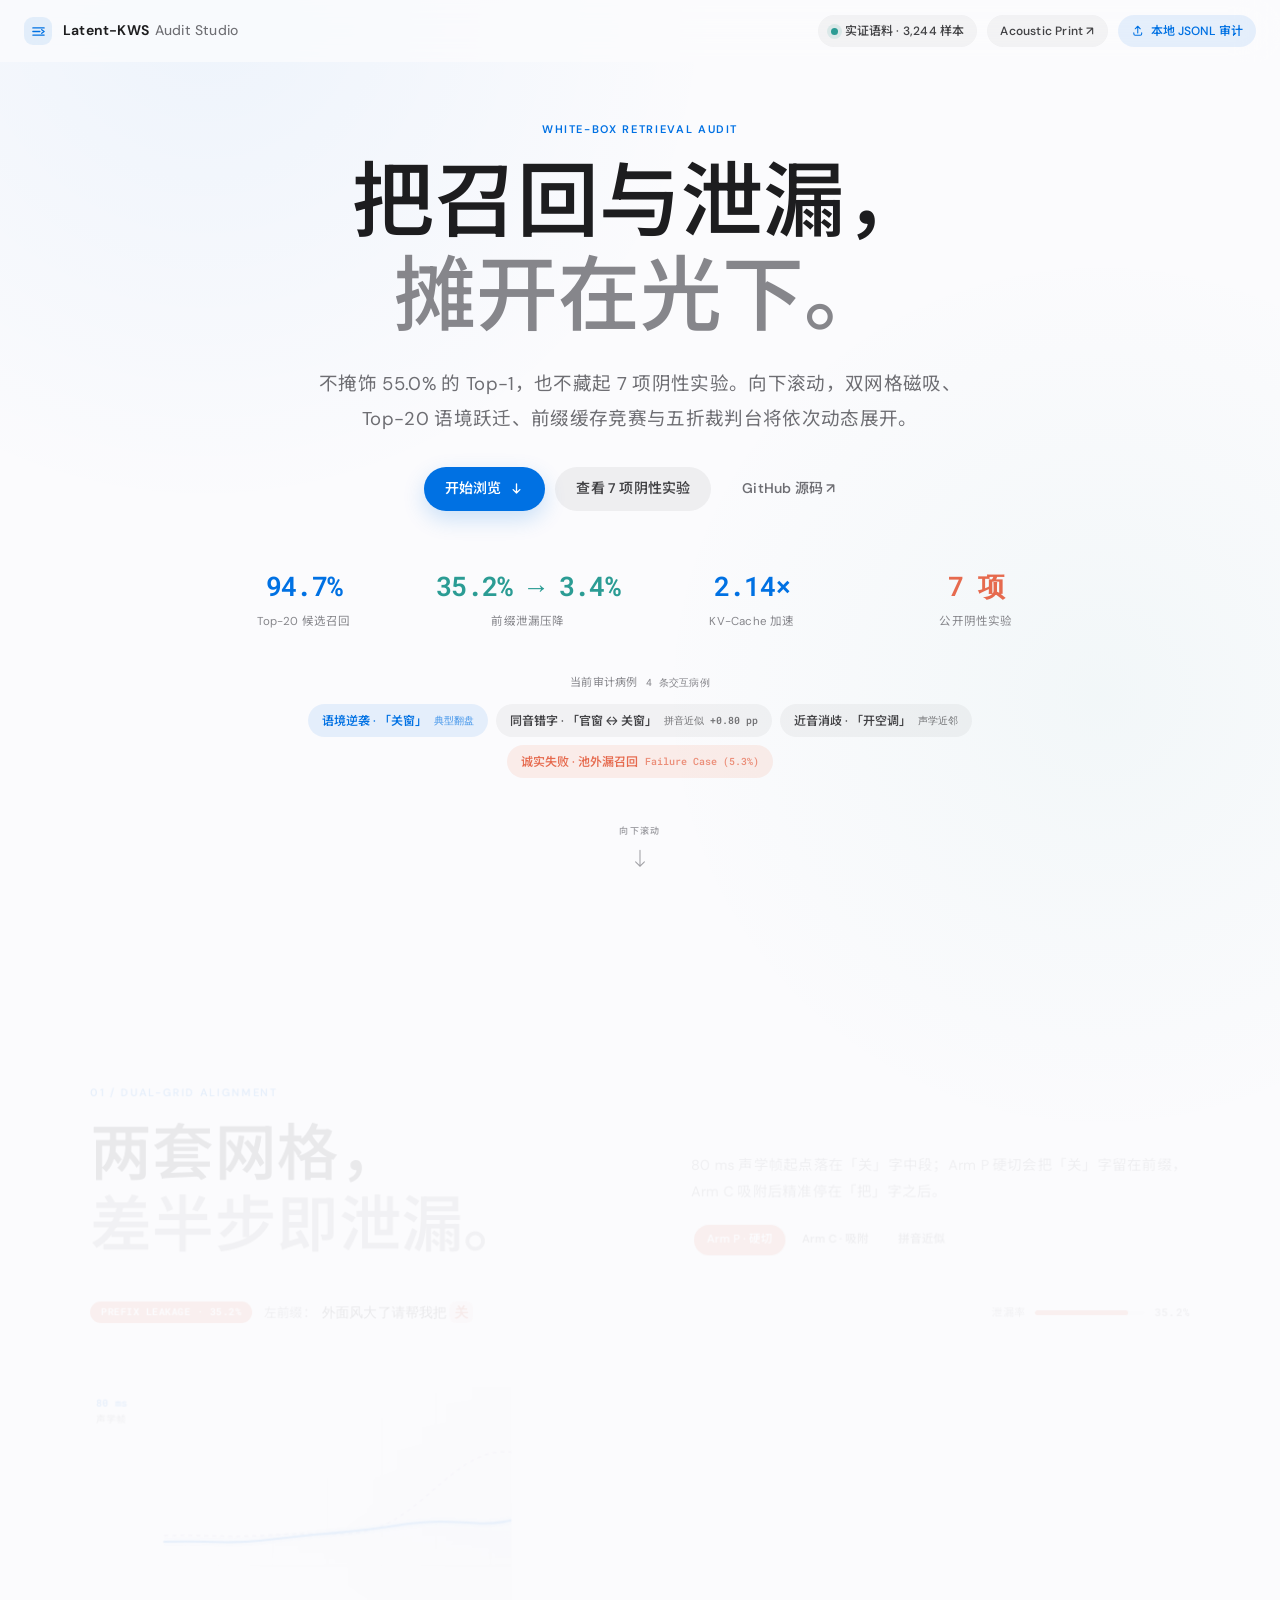
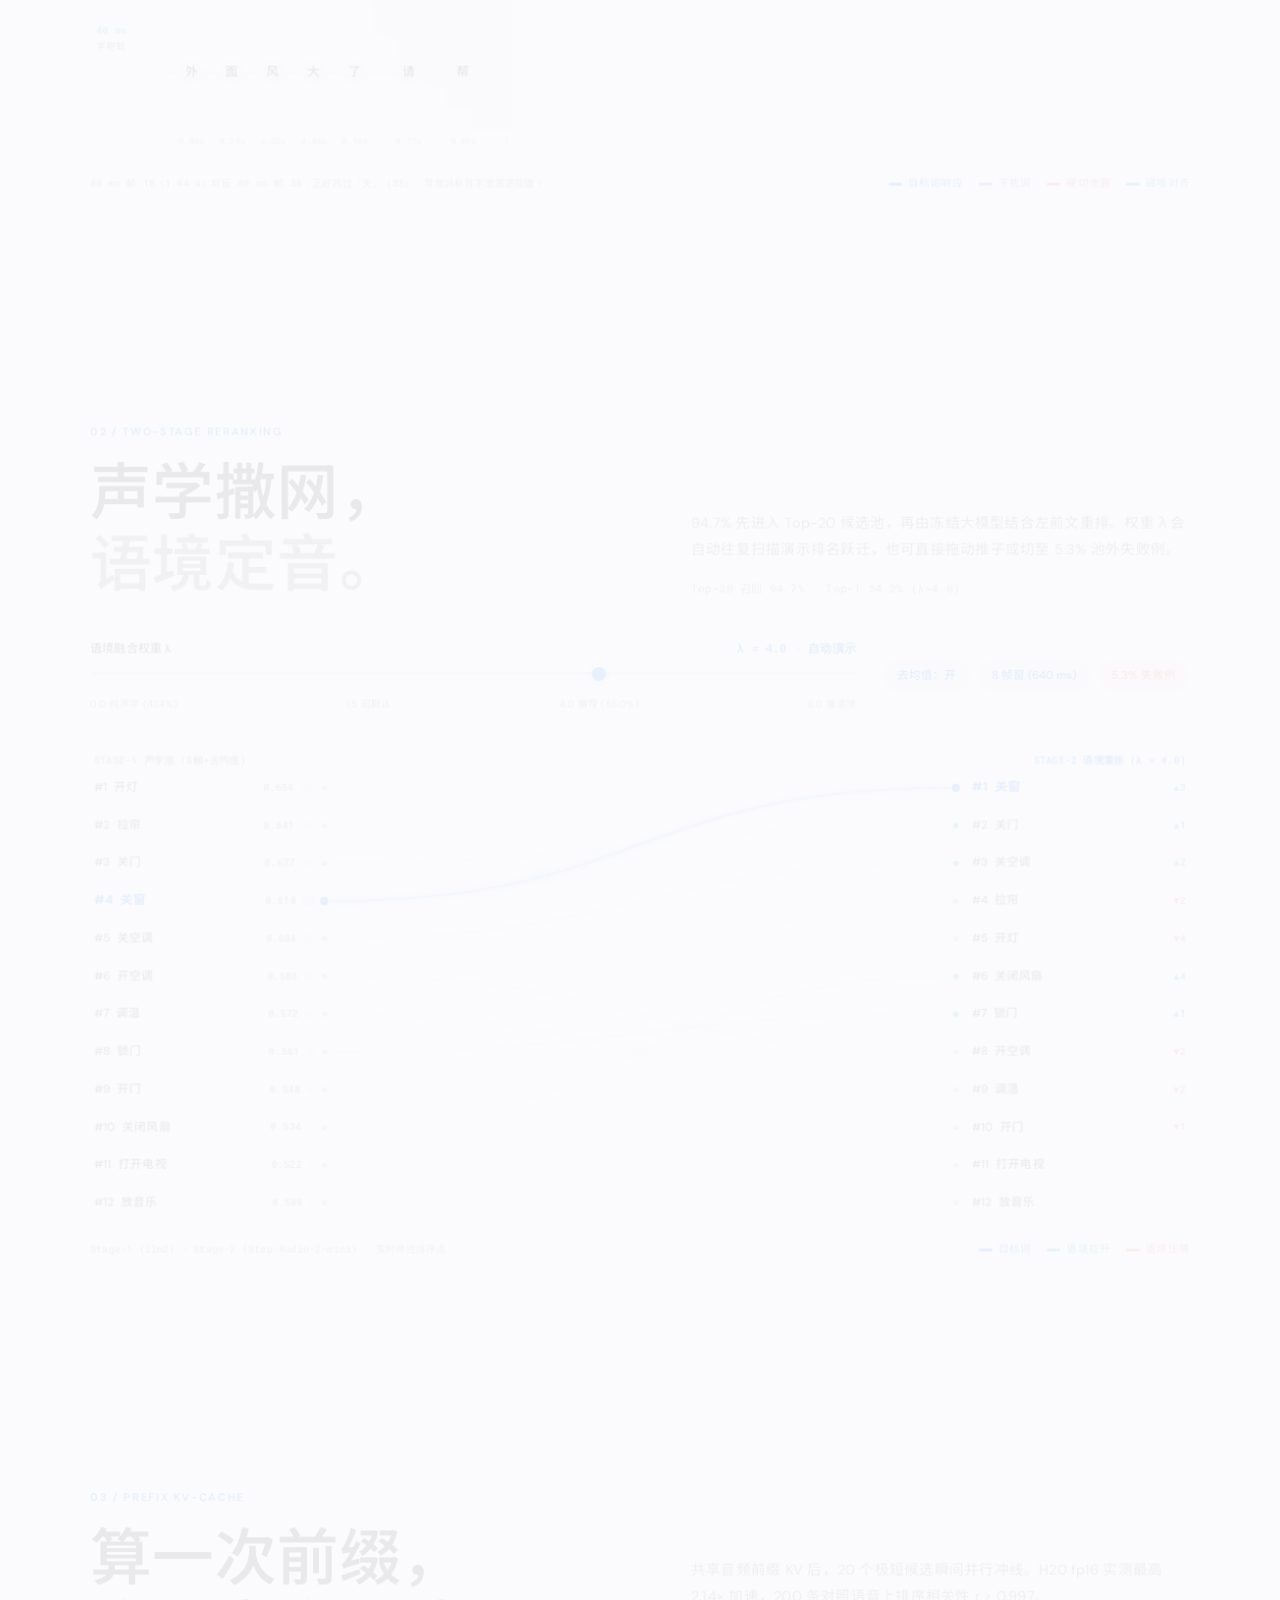
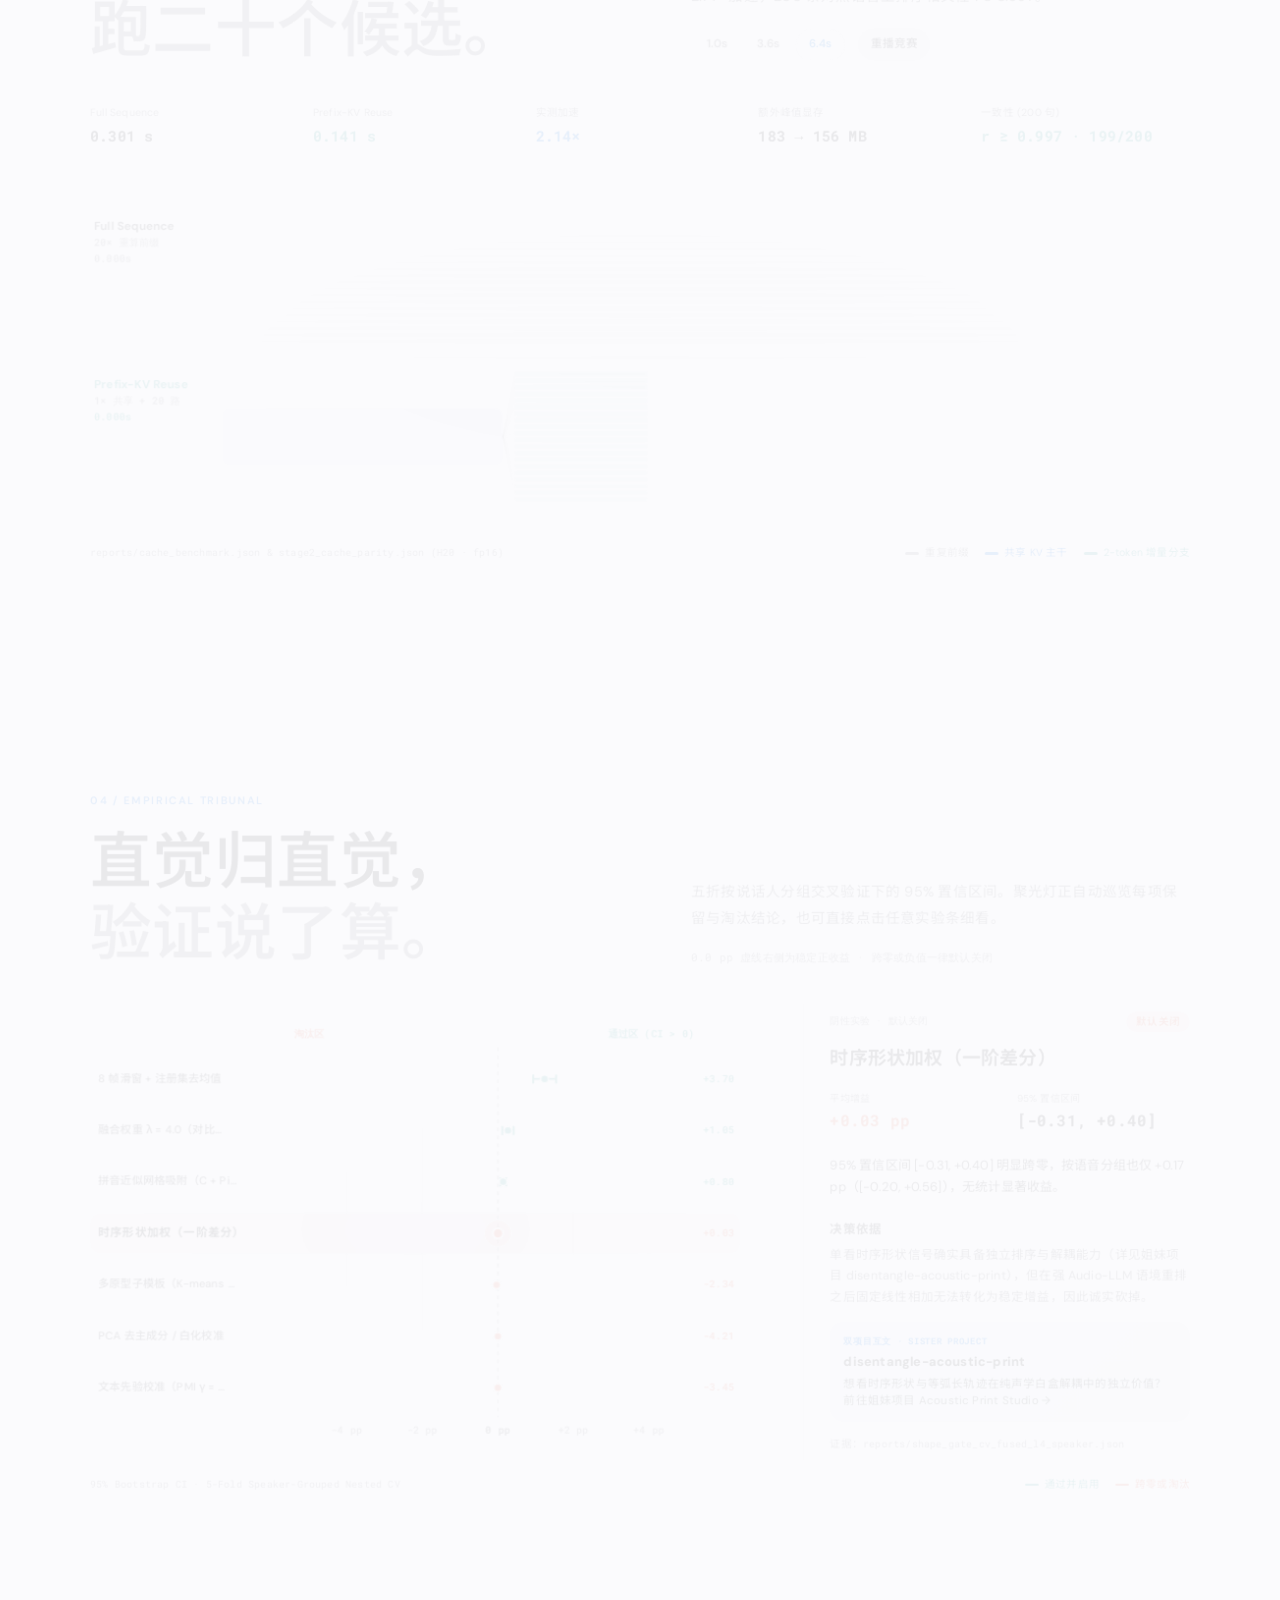
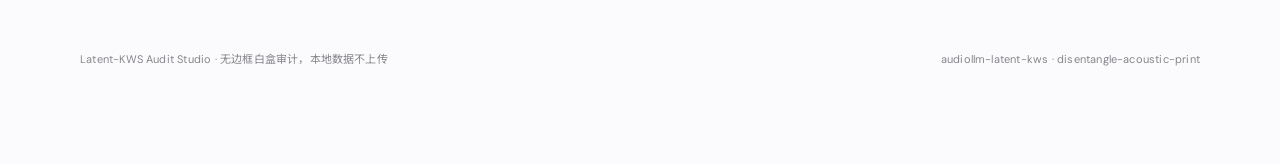
==== commit e8c52167: "feat(studio): borderless keynote aesthetic, autonomous live animations, concise headlines" ====
--- a/studio/index.html
+++ b/studio/index.html
@@ -9,8 +9,8 @@
   <link rel="preconnect" href="https://fonts.googleapis.com" />
   <link rel="preconnect" href="https://fonts.gstatic.com" crossorigin />
   <link href="https://fonts.googleapis.com/css2?family=DM+Sans:opsz,wght@9..40,400..700&amp;family=Noto+Sans+SC:wght@400..700&amp;family=Roboto+Mono:wght@400;500;600&amp;display=swap" rel="stylesheet" />
-  <link rel="icon" href="data:image/svg+xml,%3Csvg xmlns='http://www.w3.org/2000/svg' viewBox='0 0 24 24'%3E%3Crect width='24' height='24' rx='6' fill='%230071e3'/%3E%3Cpath d='M5 7h14M5 12h9M5 17h14M16 10l3 2-3 2' fill='none' stroke='white' stroke-width='1.8' stroke-linecap='round' stroke-linejoin='round'/%3E%3C/svg%3E" />
-  <link rel="stylesheet" href="static/studio.css?v=audit-20261120" />
+  <link rel="icon" href="data:image/svg+xml,%3Csvg xmlns='http://www.w3.org/2000/svg' viewBox='0 0 24 24'%3E%3Crect width='24' height='24' rx='6' fill='%230071e3'/%3E%3Cpath d='M5 7h14M5 12h9M5 17h14M16.5 9.5 20 12l-3.5 2.5' fill='none' stroke='white' stroke-width='1.8' stroke-linecap='round' stroke-linejoin='round'/%3E%3C/svg%3E" />
+  <link rel="stylesheet" href="static/studio.css?v=apple-20261120" />
 </head>
 <body>
   <header class="topbar">
@@ -31,14 +31,14 @@
           <span id="auditSourceBadge">实证语料 · 3,244 样本</span>
         </span>
         <a class="compact-button compact-button--hide-small" href="https://leeoisaboy.github.io/disentangle-acoustic-print/" target="_blank" rel="noopener">
-          <span>姐妹项目 · Acoustic Print ↗</span>
+          <span>Acoustic Print ↗</span>
         </a>
         <button id="btnOpenLocalAudit" type="button" class="compact-button compact-button--accent" aria-expanded="false" aria-controls="localAuditDrawer">
           <svg viewBox="0 0 24 24" fill="none" stroke="currentColor" stroke-width="1.9" stroke-linecap="round" stroke-linejoin="round" aria-hidden="true">
             <path d="M12 16V4m0 0L7.5 8.5M12 4l4.5 4.5" />
             <path d="M5 15.5v2A2.5 2.5 0 0 0 7.5 20h9a2.5 2.5 0 0 0 2.5-2.5v-2" />
           </svg>
-          <span>拖入本地 JSONL 审计</span>
+          <span>本地 JSONL 审计</span>
         </button>
       </div>
     </div>
@@ -51,7 +51,7 @@
           <div class="drawer__head">
             <div>
               <h2>本地 JSONL 零上传审计</h2>
-              <p>直接拖入 <code>cli.py locate / rerank / audit</code> 生成的 <code>pool.jsonl</code>、<code>lm.jsonl</code> 或 <code>readings.jsonl</code>，数据仅在当前浏览器内存中解析，绝不上传。</p>
+              <p>拖入 <code>cli.py</code> 产出的 <code>pool.jsonl</code>、<code>lm.jsonl</code> 或 <code>readings.jsonl</code>，纯浏览器内存解析，数据绝不离开本机。</p>
             </div>
             <button id="btnCloseLocalAudit" type="button" class="drawer__close" aria-label="关闭本地审计">
               <svg viewBox="0 0 16 16" fill="none" stroke="currentColor" stroke-width="1.6" stroke-linecap="round" aria-hidden="true"><path d="m3 3 10 10M13 3 3 13" /></svg>
@@ -59,21 +59,13 @@
           </div>
           <div id="jsonlDropZone" class="dropzone" tabindex="0">
             <input id="jsonlFileInput" type="file" accept=".jsonl,.json" multiple class="sr-only" />
-            <div class="dropzone__icon" aria-hidden="true">
-              <svg viewBox="0 0 24 24" fill="none" stroke="currentColor" stroke-width="1.7" stroke-linecap="round" stroke-linejoin="round">
-                <path d="M14 2H6a2 2 0 0 0-2 2v16a2 2 0 0 0 2 2h12a2 2 0 0 0 2-2V8z" />
-                <polyline points="14 2 14 8 20 8" />
-                <line x1="12" y1="18" x2="12" y2="12" />
-                <polyline points="9 15 12 12 15 15" />
-              </svg>
-            </div>
             <div class="dropzone__copy">
-              <strong>将 pool.jsonl / lm.jsonl / readings.jsonl 拖放到此处，或点击选择文件</strong>
-              <span id="localAuditStatus">支持同时选择多个文件；解析后将自动在「双网格显微镜」与「Top-20 升降机」中切换为你的本地样本。</span>
+              <strong>将 JSONL 文件拖放到这里，或直接点击选择</strong>
+              <span id="localAuditStatus">支持同时载入多份文件，自动切换下方双网格显微镜与候选升降机。</span>
             </div>
             <div class="dropzone__actions">
-              <label for="jsonlFileInput" class="btn btn--primary btn--sm">选择 JSONL 文件</label>
-              <button id="btnResetDemoData" type="button" class="soft-button" hidden>恢复内置实证病例</button>
+              <label for="jsonlFileInput" class="btn btn--primary btn--sm">选择文件</label>
+              <button id="btnResetDemoData" type="button" class="soft-button" hidden>恢复内置病例</button>
             </div>
           </div>
         </div>
@@ -82,43 +74,43 @@
 
     <section class="hero hero--story" aria-labelledby="hero-title">
       <div class="hero__center">
-        <p class="eyebrow">White-box retrieval &amp; alignment audit</p>
-        <h1 id="hero-title">把召回、泄漏与失败，<br /><span>摊开在时间轴上。</span></h1>
+        <p class="eyebrow">White-box retrieval audit</p>
+        <h1 id="hero-title">把召回与泄漏，<br /><span>摊开在光下。</span></h1>
         <p class="hero__lede">
-          不掩饰 55.0% 的 Top-1，也不藏起 7 项阴性实验。向下滑动，在浅色长卷轴里逐层拆解两套时间网格的磁吸防泄漏、Top-20 语境逆袭、Prefix KV-Cache 加速与五折交叉验证裁判台。
+          不掩饰 55.0% 的 Top-1，也不藏起 7 项阴性实验。向下滚动，双网格磁吸、Top-20 语境跃迁、前缀缓存竞赛与五折裁判台将依次动态展开。
         </p>
 
         <div class="hero__actions">
           <a href="#sec-grid" class="btn btn--primary">
-            <span>进入双网格显微镜</span>
+            <span>开始浏览</span>
             <svg viewBox="0 0 20 20" fill="none" stroke="currentColor" stroke-width="1.8" stroke-linecap="round" stroke-linejoin="round" aria-hidden="true"><path d="M10 4v12m0 0-4.5-4.5M10 16l4.5-4.5" /></svg>
           </a>
-          <a href="#sec-forest" class="btn btn--secondary">直达 7 项阴性实验裁判台</a>
+          <a href="#sec-forest" class="btn btn--secondary">查看 7 项阴性实验</a>
           <a href="https://github.com/leeoisaboy/audiollm-latent-kws" target="_blank" rel="noopener" class="btn btn--quiet">GitHub 源码 ↗</a>
         </div>
 
         <div class="kpi-strip" aria-label="核心实证指标">
           <div class="kpi-item">
             <span class="kpi-item__num" id="kpiRecall">94.7%</span>
-            <span class="kpi-item__label">零样本 Top-20 候选召回</span>
+            <span class="kpi-item__label">Top-20 候选召回</span>
           </div>
           <div class="kpi-item">
             <span class="kpi-item__num kpi-item__num--teal" id="kpiLeak">35.2% → 3.4%</span>
-            <span class="kpi-item__label">双网格吸附压降前缀泄漏</span>
+            <span class="kpi-item__label">前缀泄漏压降</span>
           </div>
           <div class="kpi-item">
             <span class="kpi-item__num" id="kpiSpeedup">2.14×</span>
-            <span class="kpi-item__label">H20 Prefix KV-Cache 加速</span>
+            <span class="kpi-item__label">KV-Cache 加速</span>
           </div>
           <div class="kpi-item">
             <span class="kpi-item__num kpi-item__num--coral">7 项</span>
-            <span class="kpi-item__label">五折 CV 诚实淘汰的阴性实验</span>
+            <span class="kpi-item__label">公开阴性实验</span>
           </div>
         </div>
 
         <div class="phrase-rail">
           <div class="phrase-rail__head">
-            <span>选择一个交互式审计病例</span>
+            <span>当前审计病例</span>
             <span id="caseCountMeta" class="phrase-rail__meta">4 条脱敏轨迹</span>
           </div>
           <div id="caseChipsContainer" class="phrase-list"></div>
@@ -132,20 +124,20 @@
     </section>
 
     <!-- 01 / Dual-Grid Timeline Microscope -->
-    <section id="sec-grid" class="showcase" data-reveal aria-labelledby="grid-title">
+    <section id="sec-grid" class="showcase" data-scroll-stage="grid" aria-labelledby="grid-title">
       <div class="showcase__head">
         <div>
-          <p class="eyebrow">01 / Dual-grid microscope</p>
-          <h2 id="grid-title">80 ms 遇上 40 ms，<br />切刀差半步就是泄漏。</h2>
+          <p class="eyebrow">01 / Dual-grid alignment</p>
+          <h2 id="grid-title">两套网格，<br /><span>差半步即泄漏。</span></h2>
         </div>
         <div class="showcase__side">
           <p class="showcase__lede" id="gridCaseDesc">
-            上轨是冻结 Audio-LLM 的 80 ms 声学帧与 8 帧滑窗余弦响应，下轨是外部 ASR 的 40 ms 字符网格。切换切割模式，亲眼观察切刀如何磁吸回退、熄灭前缀泄漏警报。
+            80 ms 声学帧与 40 ms 字符网格天然错位。画面正自动演示硬切泄漏与磁吸回退，你也可以随时点击下方按钮手动接管。
           </p>
           <div class="mode-switch" role="group" aria-label="前缀切割模式">
-            <button type="button" class="mode-pill is-danger" data-cut-mode="P">Arm P · 硬切 (35.2% 泄漏)</button>
-            <button type="button" class="mode-pill is-active" data-cut-mode="C">Arm C · 网格吸附 (3.4%)</button>
-            <button type="button" class="mode-pill" data-cut-mode="C_phonetic">C + 拼音近似 (+0.80 pp)</button>
+            <button type="button" class="mode-pill is-danger" data-cut-mode="P">Arm P · 硬切</button>
+            <button type="button" class="mode-pill is-active" data-cut-mode="C">Arm C · 吸附</button>
+            <button type="button" class="mode-pill" data-cut-mode="C_phonetic">拼音近似</button>
           </div>
         </div>
       </div>
@@ -153,10 +145,10 @@
       <div class="audit-banner" id="leakageBanner">
         <div class="audit-banner__left">
           <span class="audit-badge" id="leakageBadge">CLEAN ALIGNMENT · 3.4%</span>
-          <span class="audit-banner__prefix">喂给大模型的左前缀：<code id="prefixPreviewText">外面风大了请帮我把</code></span>
+          <span class="audit-banner__prefix">左前缀：<code id="prefixPreviewText">外面风大了请帮我把</code></span>
         </div>
         <div class="audit-banner__meter" aria-label="语料级前缀泄漏率对比">
-          <span class="audit-banner__meter-label">语料实测泄漏率</span>
+          <span class="audit-banner__meter-label">泄漏率</span>
           <div class="mini-bar"><div id="leakMeterFill" class="mini-bar__fill" style="width: 3.4%;"></div></div>
           <strong id="leakMeterValue" class="mono">3.4%</strong>
         </div>
@@ -169,54 +161,54 @@
       <div class="stage-foot">
         <span id="gridCutNote" class="stage-note">向左磁吸至目标首字起点之前，消除答案泄漏。</span>
         <div class="legend-row">
-          <span class="legend legend--blue"><span class="legend__swatch"></span>目标词 8 帧响应</span>
-          <span class="legend legend--violet"><span class="legend__swatch"></span>近音干扰词</span>
-          <span class="legend legend--coral"><span class="legend__swatch"></span>硬切泄漏 / 切刀</span>
-          <span class="legend legend--teal"><span class="legend__swatch"></span>40 ms 字符磁吸对齐</span>
+          <span class="legend legend--blue"><span class="legend__swatch"></span>目标词响应</span>
+          <span class="legend legend--violet"><span class="legend__swatch"></span>干扰词</span>
+          <span class="legend legend--coral"><span class="legend__swatch"></span>硬切泄漏</span>
+          <span class="legend legend--teal"><span class="legend__swatch"></span>磁吸对齐</span>
         </div>
       </div>
     </section>
 
     <!-- 02 / Two-Stage Top-20 Candidate Slopegraph -->
-    <section id="sec-slope" class="showcase" data-reveal aria-labelledby="slope-title">
+    <section id="sec-slope" class="showcase" data-scroll-stage="slope" aria-labelledby="slope-title">
       <div class="showcase__head">
         <div>
-          <p class="eyebrow">02 / Two-stage ranking elevator</p>
-          <h2 id="slope-title">94.7% 先撒网进池，<br />语境再把方言词送上去。</h2>
+          <p class="eyebrow">02 / Two-stage reranking</p>
+          <h2 id="slope-title">声学撒网，<br /><span>语境定音。</span></h2>
         </div>
         <div class="showcase__side">
           <p class="showcase__lede">
-            左侧是 Stage-1 浅层声学隐空间捞出的 Top-20 候选，右侧是融合大模型语境后的最终名次。拖动 λ 权重滑块，看候选词像升降机一样实时交叉跃迁；切到「诚实失败」病例，看清 5.3% 池外上限为何救不回来。
+            94.7% 先进入 Top-20 候选池，再由冻结大模型结合左前文重排。权重 λ 会自动往复扫描演示排名跃迁，也可直接拖动推子或切至 5.3% 池外失败例。
           </p>
-          <p id="slopeMetricsReadout" class="showcase__metric">全语料实测：Top-20 召回 94.7% · Top-1 54.2% (λ=4.0)</p>
+          <p id="slopeMetricsReadout" class="showcase__metric">Top-20 召回 94.7% · Top-1 54.2% (λ=4.0)</p>
         </div>
       </div>
 
       <div class="control-strip">
         <div class="control-strip__slider">
           <div class="control__label">
-            <span>语言模型融合权重 <code>λ</code>（声学分 + λ × LM 分）</span>
-            <span id="lambdaReadout" class="control__value">λ = 4.00 · 推荐默认</span>
-          </div>
-          <input id="sliderLambda" type="range" min="0" max="6" step="0.1" value="4.0" />
+            <span>语境融合权重 <code>λ</code></span>
+            <span id="lambdaReadout" class="control__value">λ = 4.0 · 自动演示</span>
+          </div>
+          <input id="sliderLambda" type="range" min="0" max="6" step="0.05" value="4.0" />
           <div class="control__hint">
             <span>0.0 纯声学 (47.4%)</span>
-            <span>1.5 旧默认 (53.1%)</span>
-            <span>4.0 推荐 (54.2% / 55.0%)</span>
+            <span>1.5 旧默认</span>
+            <span>4.0 推荐 (55.0%)</span>
             <span>6.0 强语境</span>
           </div>
         </div>
 
         <div class="control-strip__toggles">
-          <button id="btnToggleCenter" type="button" class="soft-button is-on">去均值 (center)：开</button>
-          <button id="btnToggleWindow" type="button" class="soft-button is-on">声学滑窗：8 帧 (640 ms)</button>
-          <button id="btnJumpFailure" type="button" class="soft-button soft-button--warn">查看 5.3% 诚实失败例</button>
+          <button id="btnToggleCenter" type="button" class="soft-button is-on">去均值：开</button>
+          <button id="btnToggleWindow" type="button" class="soft-button is-on">8 帧窗 (640 ms)</button>
+          <button id="btnJumpFailure" type="button" class="soft-button soft-button--warn">5.3% 失败例</button>
         </div>
       </div>
 
       <div id="failureBanner" class="failure-banner" hidden>
-        <strong>池外漏召回（Out-of-Pool Failure · 5.3%）：</strong>
-        <span id="failureBannerText">目标词在 Stage-1 声学粗定位中排第 24 位，未能进入 Top-20 候选池。无论如何拖动 λ 滑块，后级重排都无法无中生有——这直观印证了 Stage-1 召回上限（94.7%）决定系统天花板。</span>
+        <strong>池外漏召回（5.3%）：</strong>
+        <span id="failureBannerText">目标词在 Stage-1 排第 24 位，未进入 Top-20，无论如何拖动 λ 都无法救回。</span>
       </div>
 
       <div class="stage stage--slope">
@@ -224,9 +216,9 @@
       </div>
 
       <div class="stage-foot">
-        <span class="stage-note">Slopegraph · 实时平滑排序插值 · Stage-1 (llm2) → Stage-2 (Step-Audio-2-mini)</span>
+        <span class="stage-note">Stage-1 (llm2) → Stage-2 (Step-Audio-2-mini) · 实时弹性排序流</span>
         <div class="legend-row">
-          <span class="legend legend--blue"><span class="legend__swatch"></span>正确目标词</span>
+          <span class="legend legend--blue"><span class="legend__swatch"></span>目标词</span>
           <span class="legend legend--teal"><span class="legend__swatch"></span>语境拉升</span>
           <span class="legend legend--coral"><span class="legend__swatch"></span>语境压降</span>
         </div>
@@ -234,15 +226,15 @@
     </section>
 
     <!-- 03 / Prefix KV-Cache Reuse Race -->
-    <section id="sec-kv" class="showcase" data-reveal aria-labelledby="kv-title">
+    <section id="sec-kv" class="showcase" data-scroll-stage="kv" aria-labelledby="kv-title">
       <div class="showcase__head">
         <div>
-          <p class="eyebrow">03 / Prefix KV-cache reuse</p>
-          <h2 id="kv-title">同一段音频前缀，<br />不必重算二十遍。</h2>
+          <p class="eyebrow">03 / Prefix KV-cache</p>
+          <h2 id="kv-title">算一次前缀，<br /><span>跑二十个候选。</span></h2>
         </div>
         <div class="showcase__side">
           <p class="showcase__lede">
-            给 20 个候选打分时，系统提示词与音频前缀完全相同。只算一次前缀并缓存 KV，再瞬间分叉出 20 个极短文本后缀——H20 fp16 实测最高 2.14× 加速，且 200 条对照语音上排序相关性 r ≥ 0.997。
+            共享音频前缀 KV 后，20 个极短候选瞬间并行冲线。H20 fp16 实测最高 2.14× 加速，200 条对照语音上排序相关性 r ≥ 0.997。
           </p>
           <div class="kv-controls">
             <div class="mode-switch" role="group" aria-label="音频时长选择">
@@ -250,33 +242,30 @@
               <button type="button" class="mode-pill" data-kv-id="median_3.6s">3.6s</button>
               <button type="button" class="mode-pill is-active" data-kv-id="long_6.4s">6.4s</button>
             </div>
-            <button id="btnRunKvRace" type="button" class="btn btn--primary btn--sm">
-              <svg viewBox="0 0 20 20" fill="currentColor" aria-hidden="true"><path d="M6.4 3.6a1 1 0 0 1 1.52-.86l8.1 5.14a1 1 0 0 1 0 1.7l-8.1 5.15a1 1 0 0 1-1.52-.85V3.6Z" /></svg>
-              <span>开始给 20 个候选打分</span>
-            </button>
+            <button id="btnRunKvRace" type="button" class="soft-button">重播竞赛</button>
           </div>
         </div>
       </div>
 
       <div class="kv-stats">
         <div class="kv-stat">
-          <span class="kv-stat__label">Full Sequence 全序列</span>
+          <span class="kv-stat__label">Full Sequence</span>
           <strong id="kvFullTime" class="mono">0.301 s</strong>
         </div>
         <div class="kv-stat">
-          <span class="kv-stat__label">Prefix-KV Reuse 复用</span>
+          <span class="kv-stat__label">Prefix-KV Reuse</span>
           <strong id="kvCachedTime" class="mono kv-stat__teal">0.141 s</strong>
         </div>
         <div class="kv-stat">
-          <span class="kv-stat__label">实测加速比</span>
+          <span class="kv-stat__label">实测加速</span>
           <strong id="kvSpeedupBadge" class="mono kv-stat__blue">2.14×</strong>
         </div>
         <div class="kv-stat">
           <span class="kv-stat__label">额外峰值显存</span>
-          <strong id="kvMemBadge" class="mono">192 → 163 MB</strong>
-        </div>
-        <div class="kv-stat">
-          <span class="kv-stat__label">数值一致性 (200 句)</span>
+          <strong id="kvMemBadge" class="mono">183 → 156 MB</strong>
+        </div>
+        <div class="kv-stat">
+          <span class="kv-stat__label">一致性 (200 句)</span>
           <strong id="kvParityBadge" class="mono kv-stat__teal">r ≥ 0.997 · 199/200</strong>
         </div>
       </div>
@@ -286,27 +275,27 @@
       </div>
 
       <div class="stage-foot">
-        <span class="stage-note">数据来源：reports/cache_benchmark.json &amp; reports/stage2_cache_parity.json (NVIDIA H20 · fp16)</span>
+        <span class="stage-note">reports/cache_benchmark.json &amp; stage2_cache_parity.json (H20 · fp16)</span>
         <div class="legend-row">
-          <span class="legend legend--muted"><span class="legend__swatch"></span>System + 音频前缀</span>
+          <span class="legend legend--muted"><span class="legend__swatch"></span>重复前缀</span>
           <span class="legend legend--blue"><span class="legend__swatch"></span>共享 KV 主干</span>
-          <span class="legend legend--teal"><span class="legend__swatch"></span>2-token 增量候选</span>
+          <span class="legend legend--teal"><span class="legend__swatch"></span>2-token 增量分支</span>
         </div>
       </div>
     </section>
 
     <!-- 04 / Interactive Ablation Forest Plot -->
-    <section id="sec-forest" class="showcase" data-reveal aria-labelledby="forest-title">
+    <section id="sec-forest" class="showcase" data-scroll-stage="forest" aria-labelledby="forest-title">
       <div class="showcase__head">
         <div>
-          <p class="eyebrow">04 / Empirical ablation tribunal</p>
-          <h2 id="forest-title">直觉很动人，<br />但五折验证说了算。</h2>
+          <p class="eyebrow">04 / Empirical tribunal</p>
+          <h2 id="forest-title">直觉归直觉，<br /><span>验证说了算。</span></h2>
         </div>
         <div class="showcase__side">
           <p class="showcase__lede">
-            所有改动都在按说话人分组的五折交叉验证上接受 95% 置信区间检验。点选或悬停任意实验条，查看我们为何保留前三项、又为何诚实砍掉时序形状与文本先验。
+            五折按说话人分组交叉验证下的 95% 置信区间。聚光灯正自动巡览每项保留与淘汰结论，也可直接点击任意实验条细看。
           </p>
-          <p class="showcase__metric">虚线为 0.0 pp 零收益线 · 区间跨零或负值一律不进默认路径</p>
+          <p class="showcase__metric">0.0 pp 虚线右侧为稳定正收益 · 跨零或负值一律默认关闭</p>
         </div>
       </div>
 
@@ -333,7 +322,7 @@
           </div>
           <p id="inspSummary" class="inspector-card__summary"></p>
           <div class="inspector-card__why">
-            <strong>为什么这样决定？</strong>
+            <strong>决策依据</strong>
             <p id="inspWhy"></p>
           </div>
           <a id="inspSisterCard" class="sister-link" href="https://leeoisaboy.github.io/disentangle-acoustic-print/" target="_blank" rel="noopener" hidden>
@@ -342,22 +331,22 @@
             <span id="inspSisterNote"></span>
           </a>
           <div class="inspector-card__source">
-            证据文件：<code id="inspSource">reports/shape_gate_cv_fused_l4_speaker.json</code>
+            证据：<code id="inspSource">reports/shape_gate_cv_fused_l4_speaker.json</code>
           </div>
         </aside>
       </div>
 
       <div class="stage-foot">
-        <span class="stage-note">95% Bootstrap CI · 5-Fold Speaker-Grouped Nested CV (3,244 occurrences / 293 keywords)</span>
+        <span class="stage-note">95% Bootstrap CI · 5-Fold Speaker-Grouped Nested CV</span>
         <div class="legend-row">
           <span class="legend legend--teal"><span class="legend__swatch"></span>通过并启用</span>
-          <span class="legend legend--coral"><span class="legend__swatch"></span>跨零或负收益（淘汰）</span>
+          <span class="legend legend--coral"><span class="legend__swatch"></span>跨零或淘汰</span>
         </div>
       </div>
     </section>
 
     <footer class="footer">
-      <span>Latent-KWS Audit Studio · 纯前端 Canvas 审计，本地数据绝不上传</span>
+      <span>Latent-KWS Audit Studio · 无边框白盒审计，本地数据不上传</span>
       <span><a href="https://github.com/leeoisaboy/audiollm-latent-kws" target="_blank" rel="noopener">audiollm-latent-kws</a> · <a href="https://leeoisaboy.github.io/disentangle-acoustic-print/" target="_blank" rel="noopener">disentangle-acoustic-print</a></span>
     </footer>
   </main>
@@ -367,6 +356,6 @@
     <span id="studioToastText">审计台就绪</span>
   </div>
 
-  <script src="static/studio.js?v=audit-20261120" defer></script>
+  <script src="static/studio.js?v=apple-20261120" defer></script>
 </body>
 </html>
--- a/studio/static/studio.css
+++ b/studio/static/studio.css
@@ -1,30 +1,21 @@
-/* Latent-KWS Audit Studio — quiet, light, white-box empirical interface. */
+/* Latent-KWS Audit Studio — borderless, open, Apple / Gemini / OpenAI keynote rhythm. */
 :root {
   color-scheme: light;
-  --canvas: #f5f5f7;
+  --canvas: #fbfbfd;
   --surface: #ffffff;
-  --surface-soft: #fbfbfd;
   --ink: #1d1d1f;
   --ink-soft: #424245;
   --muted: #6e6e73;
   --faint: #86868b;
-  --line: #e5e5ea;
-  --line-strong: #d2d2d7;
+  --hairline: rgba(29, 29, 31, 0.08);
   --blue: #0071e3;
-  --blue-soft: #e8f2ff;
+  --blue-soft: rgba(0, 113, 227, 0.09);
   --teal: #2b9c94;
-  --teal-soft: #e8f6f3;
+  --teal-soft: rgba(43, 156, 148, 0.10);
   --coral: #e66a4e;
-  --coral-soft: #fff0ec;
+  --coral-soft: rgba(230, 106, 78, 0.11);
   --amber: #b7791f;
-  --amber-soft: #fff7e6;
   --violet: #7b6bb0;
-  --violet-soft: #f1effa;
-  --shadow-sm: 0 1px 2px rgba(0, 0, 0, 0.03), 0 8px 24px rgba(0, 0, 0, 0.035);
-  --shadow-md: 0 2px 6px rgba(0, 0, 0, 0.04), 0 20px 50px rgba(0, 0, 0, 0.07);
-  --radius-xl: 28px;
-  --radius-lg: 22px;
-  --radius-md: 14px;
   --ease: cubic-bezier(0.22, 1, 0.36, 1);
   --font: "Google Sans Text", "Google Sans", "DM Sans", "Noto Sans SC", "PingFang SC", "Hiragino Sans GB", "Microsoft YaHei", sans-serif;
   --display: "Google Sans Display", "Google Sans", "DM Sans", "Noto Sans SC", "PingFang SC", "Microsoft YaHei", sans-serif;
@@ -45,8 +36,8 @@
   margin: 0;
   min-width: 320px;
   background:
-    radial-gradient(circle at 18% 0%, rgba(0, 113, 227, 0.055), transparent 28rem),
-    radial-gradient(circle at 86% 12%, rgba(43, 156, 148, 0.048), transparent 24rem),
+    radial-gradient(circle at 16% 0%, rgba(0, 113, 227, 0.055), transparent 32rem),
+    radial-gradient(circle at 86% 14%, rgba(43, 156, 148, 0.045), transparent 28rem),
     var(--canvas);
   color: var(--ink);
   font-family: var(--font);
@@ -92,20 +83,19 @@
   border: 0;
 }
 
-/* Topbar */
+/* Borderless translucent sticky topbar */
 .topbar {
   position: sticky;
   top: 0;
   z-index: 40;
-  border-bottom: 1px solid rgba(0, 0, 0, 0.05);
-  background: rgba(251, 251, 253, 0.80);
-  backdrop-filter: saturate(180%) blur(20px);
-  -webkit-backdrop-filter: saturate(180%) blur(20px);
+  background: rgba(251, 251, 253, 0.78);
+  backdrop-filter: saturate(180%) blur(22px);
+  -webkit-backdrop-filter: saturate(180%) blur(22px);
 }
 
 .topbar__inner {
   width: min(1240px, calc(100% - 48px));
-  min-height: 64px;
+  min-height: 62px;
   margin: 0 auto;
   display: flex;
   align-items: center;
@@ -121,8 +111,8 @@
 }
 
 .brand__mark {
-  width: 30px;
-  height: 30px;
+  width: 28px;
+  height: 28px;
   border-radius: 9px;
   display: inline-flex;
   align-items: center;
@@ -132,8 +122,8 @@
 }
 
 .brand__mark svg {
-  width: 18px;
-  height: 18px;
+  width: 17px;
+  height: 17px;
 }
 
 .brand__text {
@@ -142,7 +132,6 @@
   gap: 6px;
   white-space: nowrap;
   font-size: 14px;
-  line-height: 1.45;
 }
 
 .brand__text strong {
@@ -159,34 +148,33 @@
   align-items: center;
   justify-content: flex-end;
   gap: 10px;
-  min-width: 0;
 }
 
 .live-pill,
 .compact-button {
-  border: 1px solid var(--line);
-  background: rgba(255, 255, 255, 0.72);
+  border: 0;
+  background: rgba(29, 29, 31, 0.045);
   color: var(--ink-soft);
   border-radius: 999px;
-  min-height: 34px;
+  min-height: 32px;
   display: inline-flex;
   align-items: center;
   justify-content: center;
   gap: 7px;
   padding: 0 13px;
   font-size: 12px;
-  font-weight: 560;
+  font-weight: 540;
   white-space: nowrap;
 }
 
 .compact-button {
   cursor: pointer;
-  transition: border-color 220ms var(--ease), background-color 220ms var(--ease), transform 200ms var(--ease), box-shadow 220ms var(--ease);
+  transition: background-color 220ms var(--ease), color 220ms var(--ease), transform 180ms var(--ease);
 }
 
 .compact-button:hover {
-  border-color: var(--line-strong);
-  background: #fff;
+  background: rgba(29, 29, 31, 0.085);
+  color: var(--ink);
 }
 
 .compact-button:active {
@@ -194,19 +182,18 @@
 }
 
 .compact-button svg {
-  width: 14px;
-  height: 14px;
+  width: 13.5px;
+  height: 13.5px;
 }
 
 .compact-button--accent {
   color: var(--blue);
   background: var(--blue-soft);
-  border-color: rgba(0, 113, 227, 0.22);
 }
 
 .compact-button--accent:hover {
-  background: #dcebff;
-  border-color: rgba(0, 113, 227, 0.42);
+  background: rgba(0, 113, 227, 0.16);
+  color: var(--blue);
 }
 
 .status-dot {
@@ -217,16 +204,16 @@
   box-shadow: 0 0 0 4px rgba(43, 156, 148, 0.12);
 }
 
-/* Main scroll story */
+/* Main open scroll story */
 .story {
   width: min(1240px, calc(100% - 64px));
   margin: 0 auto;
-  padding: 0 0 88px;
-}
-
-/* Drawer for Local JSONL Audit */
+  padding: 0 0 96px;
+}
+
+/* Borderless Local JSONL Drawer */
 .drawer-shell {
-  width: min(1080px, 100%);
+  width: min(1060px, 100%);
   margin: 0 auto;
   display: grid;
   grid-template-rows: 0fr;
@@ -247,7 +234,7 @@
 }
 
 .drawer.drawer--plain {
-  padding: 36px 0 18px;
+  padding: 34px 0 22px;
 }
 
 .drawer__head {
@@ -261,21 +248,21 @@
 .drawer__head h2 {
   margin: 0;
   font-size: 16px;
-  font-weight: 640;
+  font-weight: 620;
 }
 
 .drawer__head p {
   margin: 4px 0 0;
   color: var(--muted);
-  font-size: 12px;
+  font-size: 12.5px;
 }
 
 .drawer__close {
   width: 30px;
   height: 30px;
-  border: 1px solid var(--line);
+  border: 0;
   border-radius: 50%;
-  background: #fff;
+  background: rgba(29, 29, 31, 0.06);
   color: var(--muted);
   display: inline-flex;
   align-items: center;
@@ -289,56 +276,37 @@
 }
 
 .dropzone {
-  border: 1.5px dashed rgba(0, 113, 227, 0.30);
-  border-radius: var(--radius-lg);
-  padding: 24px 26px;
-  background: rgba(255, 255, 255, 0.78);
+  border: 0;
+  border-radius: 18px;
+  padding: 22px 24px;
+  background: rgba(0, 113, 227, 0.045);
   display: flex;
   align-items: center;
   justify-content: space-between;
   gap: 20px;
   flex-wrap: wrap;
-  transition: border-color 220ms var(--ease), background-color 220ms var(--ease), box-shadow 220ms var(--ease);
+  transition: background-color 240ms var(--ease);
 }
 
 .dropzone.is-over {
-  border-color: var(--blue);
-  background: var(--blue-soft);
-  box-shadow: 0 10px 30px rgba(0, 113, 227, 0.12);
-}
-
-.dropzone__icon {
-  width: 44px;
-  height: 44px;
-  border-radius: 14px;
-  background: var(--blue-soft);
-  color: var(--blue);
-  display: inline-flex;
-  align-items: center;
-  justify-content: center;
-  flex: 0 0 auto;
-}
-
-.dropzone__icon svg {
-  width: 22px;
-  height: 22px;
+  background: rgba(0, 113, 227, 0.11);
 }
 
 .dropzone__copy {
   flex: 1 1 320px;
   display: flex;
   flex-direction: column;
-  gap: 4px;
+  gap: 3px;
 }
 
 .dropzone__copy strong {
   font-size: 13px;
-  font-weight: 620;
+  font-weight: 600;
   color: var(--ink);
 }
 
 .dropzone__copy span {
-  font-size: 11.5px;
+  font-size: 12px;
   color: var(--muted);
 }
 
@@ -350,17 +318,17 @@
 
 /* Hero */
 .hero.hero--story {
-  min-height: calc(100svh - 64px);
+  min-height: calc(100svh - 62px);
   display: flex;
   align-items: center;
   justify-content: center;
-  padding: 64px 0 60px;
+  padding: 58px 0 54px;
   text-align: center;
 }
 
 .hero__center {
   width: 100%;
-  max-width: 1080px;
+  max-width: 1060px;
   margin: 0 auto;
 }
 
@@ -371,7 +339,7 @@
   font-size: 11px;
   font-weight: 600;
   line-height: 1.65;
-  letter-spacing: 0.145em;
+  letter-spacing: 0.15em;
   text-transform: uppercase;
 }
 
@@ -385,22 +353,23 @@
 }
 
 .hero--story h1 {
-  max-width: 1040px;
+  max-width: 1000px;
   margin: 0 auto;
-  font-size: clamp(44px, 6.2vw, 82px);
-  line-height: 1.15;
-  letter-spacing: 0.004em;
-}
-
-.hero--story h1 span {
+  font-size: clamp(46px, 6.4vw, 86px);
+  line-height: 1.14;
+  letter-spacing: 0.002em;
+}
+
+.hero--story h1 span,
+.showcase h2 span {
   color: var(--faint);
 }
 
 .hero--story .hero__lede {
-  max-width: 700px;
+  max-width: 660px;
   margin: 24px auto 0;
   color: var(--muted);
-  font-size: clamp(15.5px, 1.45vw, 18.5px);
+  font-size: clamp(16px, 1.45vw, 19px);
   line-height: 1.88;
   letter-spacing: 0.018em;
   text-wrap: pretty;
@@ -417,9 +386,9 @@
 
 .btn {
   min-height: 44px;
-  border: 1px solid transparent;
+  border: 0;
   border-radius: 999px;
-  padding: 0 20px;
+  padding: 0 21px;
   display: inline-flex;
   align-items: center;
   justify-content: center;
@@ -427,11 +396,11 @@
   font-size: 14px;
   font-weight: 560;
   cursor: pointer;
-  transition: background-color 220ms var(--ease), border-color 220ms var(--ease), box-shadow 220ms var(--ease), transform 200ms var(--ease);
+  transition: background-color 220ms var(--ease), transform 200ms var(--ease), box-shadow 220ms var(--ease);
 }
 
 .btn--sm {
-  min-height: 36px;
+  min-height: 35px;
   padding: 0 15px;
   font-size: 12.5px;
 }
@@ -444,23 +413,21 @@
 .btn--primary {
   color: #fff;
   background: var(--blue);
-  box-shadow: 0 6px 18px rgba(0, 113, 227, 0.18);
+  box-shadow: 0 8px 22px rgba(0, 113, 227, 0.20);
 }
 
 .btn--primary:hover {
   background: #0077ed;
-  box-shadow: 0 8px 24px rgba(0, 113, 227, 0.25);
+  transform: translateY(-1px);
 }
 
 .btn--secondary {
   color: var(--ink-soft);
-  background: rgba(255, 255, 255, 0.78);
-  border-color: var(--line);
+  background: rgba(29, 29, 31, 0.055);
 }
 
 .btn--secondary:hover {
-  background: #fff;
-  border-color: var(--line-strong);
+  background: rgba(29, 29, 31, 0.095);
 }
 
 .btn--quiet {
@@ -470,25 +437,20 @@
 
 .btn--quiet:hover {
   color: var(--ink);
-  background: rgba(0, 0, 0, 0.04);
-}
-
-/* Hero KPI Strip */
+  background: rgba(29, 29, 31, 0.04);
+}
+
+/* Borderless Open KPI Strip */
 .kpi-strip {
-  max-width: 960px;
-  margin: 42px auto 0;
+  max-width: 880px;
+  margin: 46px auto 0;
   display: grid;
   grid-template-columns: repeat(4, minmax(0, 1fr));
-  gap: 12px;
+  gap: 16px;
 }
 
 .kpi-item {
-  padding: 16px 14px;
-  border: 1px solid rgba(0, 0, 0, 0.055);
-  border-radius: 18px;
-  background: rgba(255, 255, 255, 0.72);
-  backdrop-filter: blur(14px);
-  -webkit-backdrop-filter: blur(14px);
+  padding: 6px 8px;
   display: flex;
   flex-direction: column;
   align-items: center;
@@ -497,10 +459,10 @@
 
 .kpi-item__num {
   font-family: var(--mono);
-  font-size: clamp(18px, 2vw, 23px);
-  font-weight: 650;
+  font-size: clamp(20px, 2.2vw, 27px);
+  font-weight: 600;
   color: var(--blue);
-  letter-spacing: -0.02em;
+  letter-spacing: -0.025em;
 }
 
 .kpi-item__num--teal {
@@ -512,15 +474,14 @@
 }
 
 .kpi-item__label {
-  font-size: 11px;
-  color: var(--muted);
-  line-height: 1.45;
-}
-
-/* Case switcher rail */
+  font-size: 11.5px;
+  color: var(--faint);
+}
+
+/* Borderless Case Switcher Rail */
 .phrase-rail {
   max-width: 900px;
-  margin: 34px auto 0;
+  margin: 36px auto 0;
   text-align: center;
 }
 
@@ -547,40 +508,38 @@
 }
 
 .phrase-chip {
-  min-height: 34px;
-  border: 1px solid transparent;
+  min-height: 33px;
+  border: 0;
   border-radius: 999px;
-  padding: 0 13px;
+  padding: 0 14px;
   display: inline-flex;
   align-items: center;
-  gap: 8px;
+  gap: 7px;
   color: var(--ink-soft);
-  background: rgba(0, 0, 0, 0.045);
+  background: rgba(29, 29, 31, 0.045);
   font-size: 12px;
-  font-weight: 550;
+  font-weight: 540;
   cursor: pointer;
   transition: background-color 220ms var(--ease), color 220ms var(--ease), transform 180ms var(--ease);
 }
 
 .phrase-chip:hover {
-  background: rgba(0, 0, 0, 0.075);
+  background: rgba(29, 29, 31, 0.08);
 }
 
 .phrase-chip.is-active {
   color: var(--blue);
   background: var(--blue-soft);
-  border-color: rgba(0, 113, 227, 0.22);
 }
 
 .phrase-chip.is-failure {
   color: var(--coral);
-  background: rgba(230, 106, 78, 0.09);
+  background: var(--coral-soft);
 }
 
 .phrase-chip.is-failure.is-active {
   color: #fff;
   background: var(--coral);
-  border-color: transparent;
 }
 
 .phrase-chip__tag {
@@ -594,11 +553,11 @@
   flex-direction: column;
   align-items: center;
   gap: 8px;
-  margin-top: 44px;
+  margin-top: 46px;
   color: #a1a1a6;
   font-size: 9px;
   font-weight: 560;
-  letter-spacing: 0.12em;
+  letter-spacing: 0.14em;
   text-transform: uppercase;
 }
 
@@ -613,41 +572,31 @@
   45% { transform: translateY(5px); opacity: 0.9; }
 }
 
-/* Showcase sections */
+/* Open Scroll-Linked Showcase Sections (Smooth Apple/OpenAI Fade-In & Fade-Out) */
 .showcase {
   position: relative;
-  min-height: 92svh;
+  min-height: 96svh;
   display: flex;
   flex-direction: column;
   justify-content: center;
-  padding: 9vh 0;
-}
-
-.js .showcase {
-  opacity: 0;
-  transform: translateY(48px) scale(0.994);
-  transition: opacity 1.05s var(--ease), transform 1.15s var(--ease);
-}
-
-.js .showcase.is-inview {
-  opacity: 1;
-  transform: translateY(0) scale(1);
+  padding: 12vh 0;
+  will-change: opacity, transform;
 }
 
 .showcase__head {
   width: min(1120px, 100%);
   margin: 0 auto;
   display: grid;
-  grid-template-columns: minmax(0, 1.05fr) minmax(280px, 0.95fr);
-  gap: clamp(28px, 6vw, 88px);
+  grid-template-columns: minmax(0, 1.02fr) minmax(280px, 0.98fr);
+  gap: clamp(32px, 6.5vw, 96px);
   align-items: end;
 }
 
 .showcase h2 {
-  max-width: 720px;
-  font-size: clamp(36px, 4.6vw, 62px);
-  line-height: 1.18;
-  letter-spacing: 0.008em;
+  max-width: 680px;
+  font-size: clamp(38px, 4.9vw, 66px);
+  line-height: 1.16;
+  letter-spacing: 0.006em;
 }
 
 .showcase__side {
@@ -675,18 +624,18 @@
   line-height: 1.65;
 }
 
-/* Mode switch pills */
+/* Borderless mode switch pills */
 .mode-switch {
   display: inline-flex;
   flex-wrap: wrap;
-  gap: 6px;
-  padding: 4px;
+  gap: 4px;
+  padding: 3px;
   border-radius: 999px;
-  background: rgba(0, 0, 0, 0.045);
+  background: rgba(29, 29, 31, 0.045);
 }
 
 .mode-pill {
-  min-height: 32px;
+  min-height: 31px;
   padding: 0 13px;
   border: 0;
   border-radius: 999px;
@@ -695,7 +644,7 @@
   font-size: 11.5px;
   font-weight: 560;
   cursor: pointer;
-  transition: background-color 220ms var(--ease), color 220ms var(--ease), box-shadow 220ms var(--ease);
+  transition: background-color 240ms var(--ease), color 240ms var(--ease);
 }
 
 .mode-pill:hover {
@@ -704,35 +653,24 @@
 
 .mode-pill.is-active {
   color: var(--blue);
-  background: #fff;
-  box-shadow: 0 2px 8px rgba(0, 0, 0, 0.08);
+  background: rgba(255, 255, 255, 0.92);
 }
 
 .mode-pill.is-danger.is-active {
   color: #fff;
   background: var(--coral);
-  box-shadow: 0 4px 14px rgba(230, 106, 78, 0.30);
-}
-
-/* Leakage audit banner */
+}
+
+/* Borderless Leakage Status Line */
 .audit-banner {
   width: min(1120px, 100%);
-  margin: 30px auto 0;
-  padding: 13px 18px;
-  border: 1px solid rgba(43, 156, 148, 0.22);
-  border-radius: 16px;
-  background: rgba(255, 255, 255, 0.78);
+  margin: 34px auto 0;
+  padding: 6px 0;
   display: flex;
   align-items: center;
   justify-content: space-between;
   gap: 18px;
   flex-wrap: wrap;
-  transition: border-color 260ms var(--ease), background-color 260ms var(--ease);
-}
-
-.audit-banner.is-leaking {
-  border-color: rgba(230, 106, 78, 0.45);
-  background: rgba(255, 244, 240, 0.92);
 }
 
 .audit-banner__left {
@@ -743,7 +681,7 @@
 }
 
 .audit-badge {
-  padding: 3px 10px;
+  padding: 3px 11px;
   border-radius: 999px;
   font-family: var(--mono);
   font-size: 10px;
@@ -751,6 +689,7 @@
   letter-spacing: 0.05em;
   color: var(--teal);
   background: var(--teal-soft);
+  transition: background-color 280ms var(--ease), color 280ms var(--ease);
 }
 
 .audit-banner.is-leaking .audit-badge {
@@ -759,24 +698,23 @@
 }
 
 .audit-banner__prefix {
-  font-size: 12.5px;
-  color: var(--ink-soft);
+  font-size: 13px;
+  color: var(--muted);
 }
 
 .audit-banner__prefix code {
-  padding: 3px 8px;
-  border-radius: 8px;
-  background: rgba(0, 0, 0, 0.045);
+  padding: 2px 6px;
   color: var(--ink);
-  font-size: 13px;
+  font-size: 13.5px;
+  background: transparent;
 }
 
 .leak-char {
   display: inline-block;
-  padding: 0 4px;
+  padding: 0 5px;
   margin-left: 2px;
-  border-radius: 5px;
-  background: rgba(230, 106, 78, 0.22);
+  border-radius: 6px;
+  background: rgba(230, 106, 78, 0.20);
   color: #c23318;
   font-weight: 700;
 }
@@ -786,14 +724,14 @@
   align-items: center;
   gap: 10px;
   font-size: 11px;
-  color: var(--muted);
+  color: var(--faint);
 }
 
 .mini-bar {
-  width: 110px;
-  height: 7px;
+  width: 112px;
+  height: 5px;
   border-radius: 999px;
-  background: rgba(0, 0, 0, 0.08);
+  background: rgba(29, 29, 31, 0.07);
   overflow: hidden;
 }
 
@@ -801,24 +739,21 @@
   height: 100%;
   border-radius: 999px;
   background: var(--teal);
-  transition: width 420ms var(--ease), background-color 260ms var(--ease);
+  transition: width 460ms var(--ease), background-color 280ms var(--ease);
 }
 
 .audit-banner.is-leaking .mini-bar__fill {
   background: var(--coral);
 }
 
-/* Control strip for Slopegraph */
+/* Borderless Slopegraph Control Strip */
 .control-strip {
   width: min(1120px, 100%);
-  margin: 28px auto 0;
-  padding: 18px 22px;
-  border: 1px solid rgba(0, 0, 0, 0.055);
-  border-radius: 20px;
-  background: rgba(255, 255, 255, 0.76);
+  margin: 34px auto 0;
+  padding: 4px 0;
   display: grid;
   grid-template-columns: minmax(0, 1.25fr) auto;
-  gap: 24px;
+  gap: 28px;
   align-items: center;
 }
 
@@ -859,20 +794,20 @@
 }
 
 input[type="range"]::-webkit-slider-runnable-track {
-  height: 4px;
+  height: 3px;
   border-radius: 999px;
-  background: #dedee3;
+  background: rgba(29, 29, 31, 0.12);
 }
 
 input[type="range"]::-webkit-slider-thumb {
-  width: 16px;
-  height: 16px;
-  margin-top: -6px;
+  width: 14px;
+  height: 14px;
+  margin-top: -5.5px;
   appearance: none;
-  border: 2.5px solid #fff;
+  border: 0;
   border-radius: 50%;
   background: var(--blue);
-  box-shadow: 0 2px 6px rgba(0, 113, 227, 0.34);
+  box-shadow: 0 0 0 5px rgba(0, 113, 227, 0.14);
 }
 
 .control-strip__toggles {
@@ -883,46 +818,43 @@
 }
 
 .soft-button {
-  min-height: 36px;
-  border: 1px solid var(--line);
-  border-radius: 11px;
-  padding: 0 12px;
+  min-height: 34px;
+  border: 0;
+  border-radius: 999px;
+  padding: 0 14px;
   color: var(--ink-soft);
-  background: #fff;
+  background: rgba(29, 29, 31, 0.05);
   font-size: 11.5px;
-  font-weight: 560;
+  font-weight: 550;
   cursor: pointer;
-  transition: background-color 200ms var(--ease), border-color 200ms var(--ease), color 200ms var(--ease);
+  transition: background-color 220ms var(--ease), color 220ms var(--ease);
 }
 
 .soft-button:hover {
-  background: var(--canvas);
+  background: rgba(29, 29, 31, 0.09);
 }
 
 .soft-button.is-on {
   color: var(--blue);
   background: var(--blue-soft);
-  border-color: rgba(0, 113, 227, 0.22);
 }
 
 .soft-button--warn {
   color: var(--coral);
   background: var(--coral-soft);
-  border-color: rgba(230, 106, 78, 0.22);
 }
 
 .soft-button--warn:hover {
-  background: #ffe3dc;
-}
-
+  background: rgba(230, 106, 78, 0.18);
+}
+
+/* Borderless Failure Note */
 .failure-banner {
   width: min(1120px, 100%);
   margin: 14px auto 0;
-  padding: 13px 18px;
-  border: 1px solid rgba(230, 106, 78, 0.36);
-  border-radius: 14px;
-  background: rgba(255, 240, 236, 0.90);
-  color: #8f2d18;
+  padding: 6px 0 6px 14px;
+  border-left: 2.5px solid var(--coral);
+  color: #a6351c;
   font-size: 12.5px;
   line-height: 1.65;
 }
@@ -931,7 +863,7 @@
   display: none;
 }
 
-/* KV-Cache controls & telemetry */
+/* Borderless KV-Cache Metrics Row */
 .kv-controls {
   display: flex;
   flex-wrap: wrap;
@@ -941,17 +873,14 @@
 
 .kv-stats {
   width: min(1120px, 100%);
-  margin: 28px auto 0;
+  margin: 34px auto 0;
   display: grid;
   grid-template-columns: repeat(5, minmax(0, 1fr));
-  gap: 10px;
+  gap: 14px;
 }
 
 .kv-stat {
-  padding: 13px 14px;
-  border: 1px solid rgba(0, 0, 0, 0.055);
-  border-radius: 15px;
-  background: rgba(255, 255, 255, 0.74);
+  padding: 4px 0;
   display: flex;
   flex-direction: column;
   gap: 3px;
@@ -963,7 +892,7 @@
 }
 
 .kv-stat strong {
-  font-size: 14px;
+  font-size: 15px;
   color: var(--ink);
 }
 
@@ -975,16 +904,26 @@
   color: var(--teal) !important;
 }
 
-/* Stages */
+/* 100% Borderless Floating Canvas Stages (Ambient Radial Glow Only) */
 .stage {
   position: relative;
   width: min(1120px, 100%);
-  margin: 26px auto 0;
-  border: 1px solid rgba(0, 0, 0, 0.055);
-  border-radius: 22px;
-  background: linear-gradient(180deg, rgba(255, 255, 255, 0.92) 0%, rgba(250, 250, 252, 0.88) 100%);
-  box-shadow: var(--shadow-sm);
-  overflow: hidden;
+  margin: 28px auto 0;
+  border: 0;
+  border-radius: 0;
+  background: transparent;
+  box-shadow: none;
+  overflow: visible;
+}
+
+.stage::before {
+  content: "";
+  position: absolute;
+  inset: 8% 4% 6%;
+  z-index: -1;
+  pointer-events: none;
+  background: radial-gradient(ellipse at 50% 48%, rgba(0, 113, 227, 0.055), rgba(43, 156, 148, 0.018) 46%, transparent 72%);
+  filter: blur(28px);
 }
 
 .stage > canvas {
@@ -1002,17 +941,17 @@
 }
 
 .stage--kv {
-  height: clamp(300px, 32vw, 370px);
-}
-
-/* Forest Plot + Inspector layout */
+  height: clamp(290px, 31vw, 355px);
+}
+
+/* Borderless Forest Plot + Open Typographic Inspector */
 .forest-layout {
   width: min(1120px, 100%);
-  margin: 30px auto 0;
+  margin: 34px auto 0;
   display: grid;
-  grid-template-columns: minmax(0, 1.35fr) minmax(300px, 0.85fr);
-  gap: 20px;
-  align-items: stretch;
+  grid-template-columns: minmax(0, 1.38fr) minmax(290px, 0.82fr);
+  gap: clamp(28px, 5vw, 64px);
+  align-items: center;
 }
 
 .stage--forest {
@@ -1023,14 +962,16 @@
 }
 
 .inspector-card {
-  padding: 22px 22px 20px;
-  border: 1px solid rgba(0, 0, 0, 0.06);
-  border-radius: 22px;
-  background: rgba(255, 255, 255, 0.84);
-  box-shadow: var(--shadow-sm);
+  padding: 8px 0 8px 26px;
+  border: 0;
+  border-left: 1.5px solid var(--hairline);
+  border-radius: 0;
+  background: transparent;
+  box-shadow: none;
   display: flex;
   flex-direction: column;
-  gap: 13px;
+  gap: 14px;
+  transition: opacity 260ms var(--ease);
 }
 
 .inspector-card__head {
@@ -1047,10 +988,10 @@
 }
 
 .inspector-card__badge {
-  padding: 2px 9px;
+  padding: 2px 10px;
   border-radius: 999px;
   font-size: 10.5px;
-  font-weight: 620;
+  font-weight: 600;
 }
 
 .inspector-card__badge.is-accepted {
@@ -1065,18 +1006,16 @@
 
 .inspector-card h3 {
   margin: 0;
-  font-size: 17px;
-  font-weight: 620;
+  font-size: 19px;
+  font-weight: 600;
   line-height: 1.35;
 }
 
 .inspector-card__numbers {
   display: grid;
   grid-template-columns: repeat(2, minmax(0, 1fr));
-  gap: 10px;
-  padding: 12px 14px;
-  border-radius: 14px;
-  background: var(--canvas);
+  gap: 14px;
+  padding: 6px 0;
 }
 
 .inspector-card__num-label {
@@ -1086,23 +1025,22 @@
 }
 
 .inspector-card__numbers strong {
-  font-size: 14px;
+  font-size: 16px;
   color: var(--ink);
 }
 
 .inspector-card__summary {
   margin: 0;
+  font-size: 13px;
+  color: var(--ink-soft);
+  line-height: 1.72;
+}
+
+.inspector-card__why {
+  padding-top: 8px;
   font-size: 12.5px;
-  color: var(--ink-soft);
-  line-height: 1.65;
-}
-
-.inspector-card__why {
-  padding-top: 10px;
-  border-top: 1px solid rgba(0, 0, 0, 0.055);
-  font-size: 12px;
   color: var(--muted);
-  line-height: 1.68;
+  line-height: 1.72;
 }
 
 .inspector-card__why strong {
@@ -1120,10 +1058,10 @@
   flex-direction: column;
   gap: 3px;
   padding: 12px 14px;
-  border: 1px solid rgba(0, 113, 227, 0.22);
+  border: 0;
   border-radius: 14px;
-  background: linear-gradient(135deg, rgba(232, 242, 255, 0.72) 0%, rgba(232, 246, 243, 0.72) 100%);
-  transition: transform 200ms var(--ease), box-shadow 200ms var(--ease);
+  background: linear-gradient(135deg, rgba(0, 113, 227, 0.075) 0%, rgba(43, 156, 148, 0.075) 100%);
+  transition: transform 220ms var(--ease), background-color 220ms var(--ease);
 }
 
 .sister-link[hidden] {
@@ -1131,8 +1069,7 @@
 }
 
 .sister-link:hover {
-  transform: translateY(-1px);
-  box-shadow: 0 8px 22px rgba(0, 113, 227, 0.12);
+  transform: translateX(3px);
 }
 
 .sister-link__eyebrow {
@@ -1149,13 +1086,12 @@
 }
 
 .sister-link span:last-child {
-  font-size: 11px;
+  font-size: 11.5px;
   color: var(--ink-soft);
   line-height: 1.5;
 }
 
 .inspector-card__source {
-  margin-top: auto;
   font-size: 10.5px;
   color: var(--faint);
 }
@@ -1163,7 +1099,7 @@
 /* Stage footer & legends */
 .stage-foot {
   width: min(1120px, 100%);
-  margin: 14px auto 0;
+  margin: 16px auto 0;
   display: flex;
   align-items: center;
   justify-content: space-between;
@@ -1206,9 +1142,8 @@
 /* Footer & Toast */
 .footer {
   width: min(1120px, 100%);
-  margin: 56px auto 0;
+  margin: 64px auto 0;
   padding: 22px 0 0;
-  border-top: 1px solid rgba(0, 0, 0, 0.06);
   display: flex;
   justify-content: space-between;
   gap: 16px;
@@ -1225,17 +1160,17 @@
   right: 24px;
   bottom: 24px;
   z-index: 60;
-  max-width: min(400px, calc(100vw - 48px));
-  min-height: 42px;
-  padding: 11px 15px;
+  max-width: min(390px, calc(100vw - 48px));
+  min-height: 40px;
+  padding: 10px 15px;
   display: flex;
   align-items: center;
   gap: 9px;
   color: var(--ink-soft);
-  background: rgba(255, 255, 255, 0.94);
-  border: 1px solid rgba(0, 0, 0, 0.08);
-  border-radius: 14px;
-  box-shadow: var(--shadow-md);
+  background: rgba(255, 255, 255, 0.90);
+  border: 0;
+  border-radius: 999px;
+  box-shadow: 0 12px 32px rgba(0, 0, 0, 0.08);
   backdrop-filter: blur(18px);
   -webkit-backdrop-filter: blur(18px);
   font-size: 11.5px;
@@ -1263,17 +1198,20 @@
   .forest-layout,
   .control-strip {
     grid-template-columns: 1fr;
-    gap: 20px;
+    gap: 22px;
+  }
+
+  .inspector-card {
+    border-left: 0;
+    padding-left: 0;
+    padding-top: 12px;
   }
 
   .control-strip__toggles {
     justify-content: flex-start;
   }
 
-  .kv-stats {
-    grid-template-columns: repeat(2, minmax(0, 1fr));
-  }
-
+  .kv-stats,
   .kpi-strip {
     grid-template-columns: repeat(2, minmax(0, 1fr));
   }
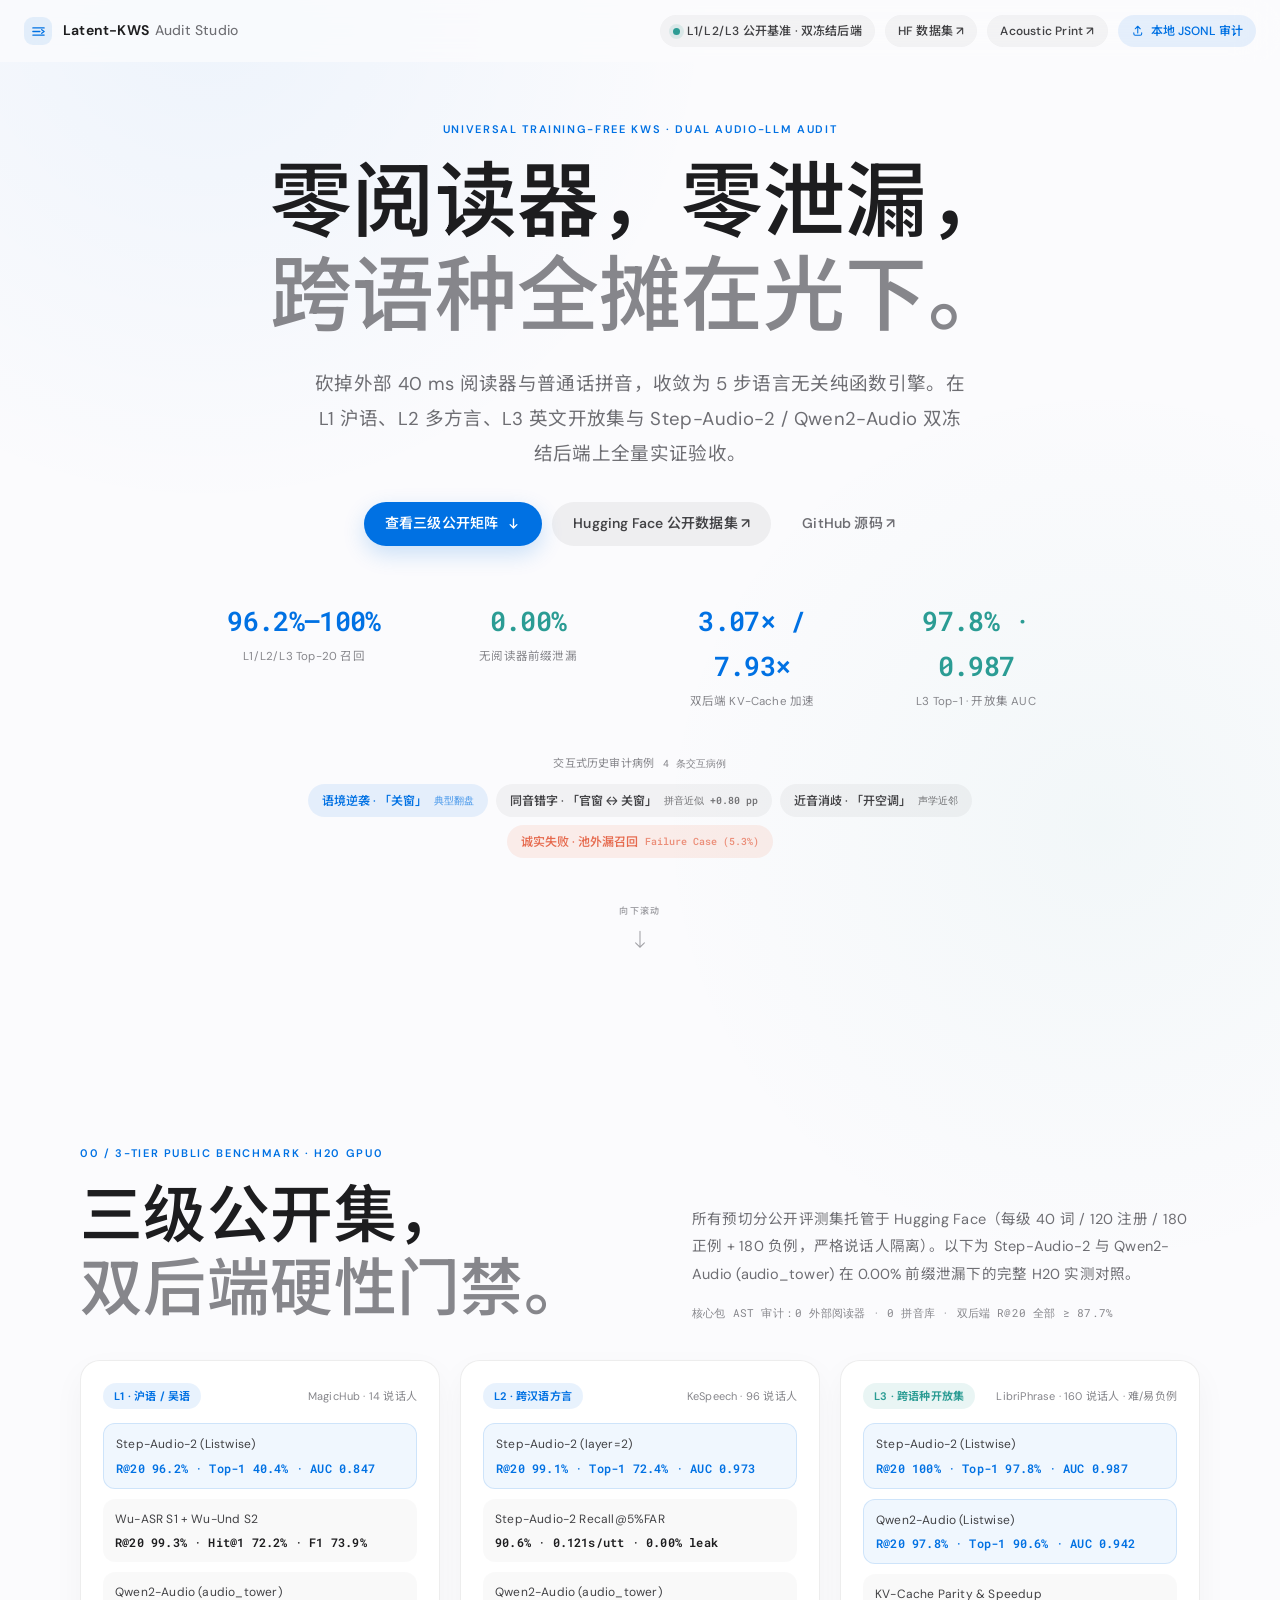
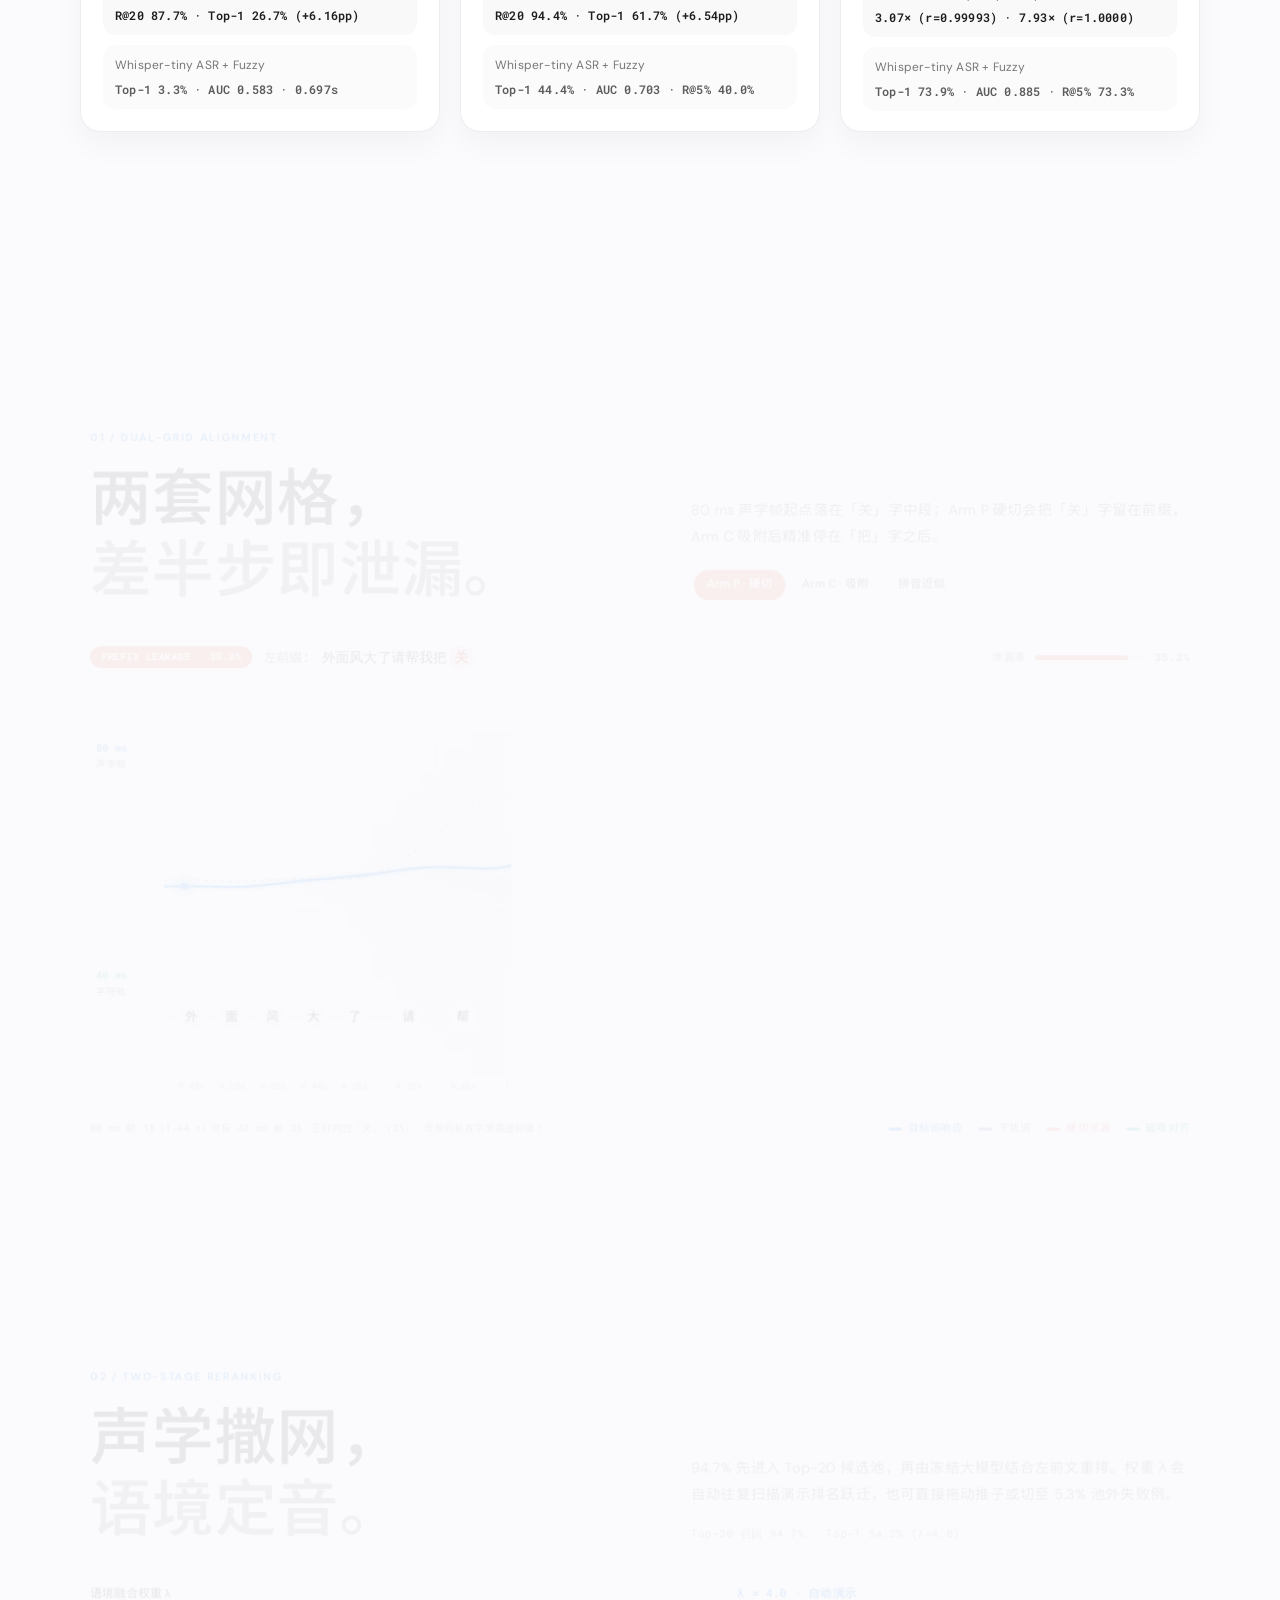
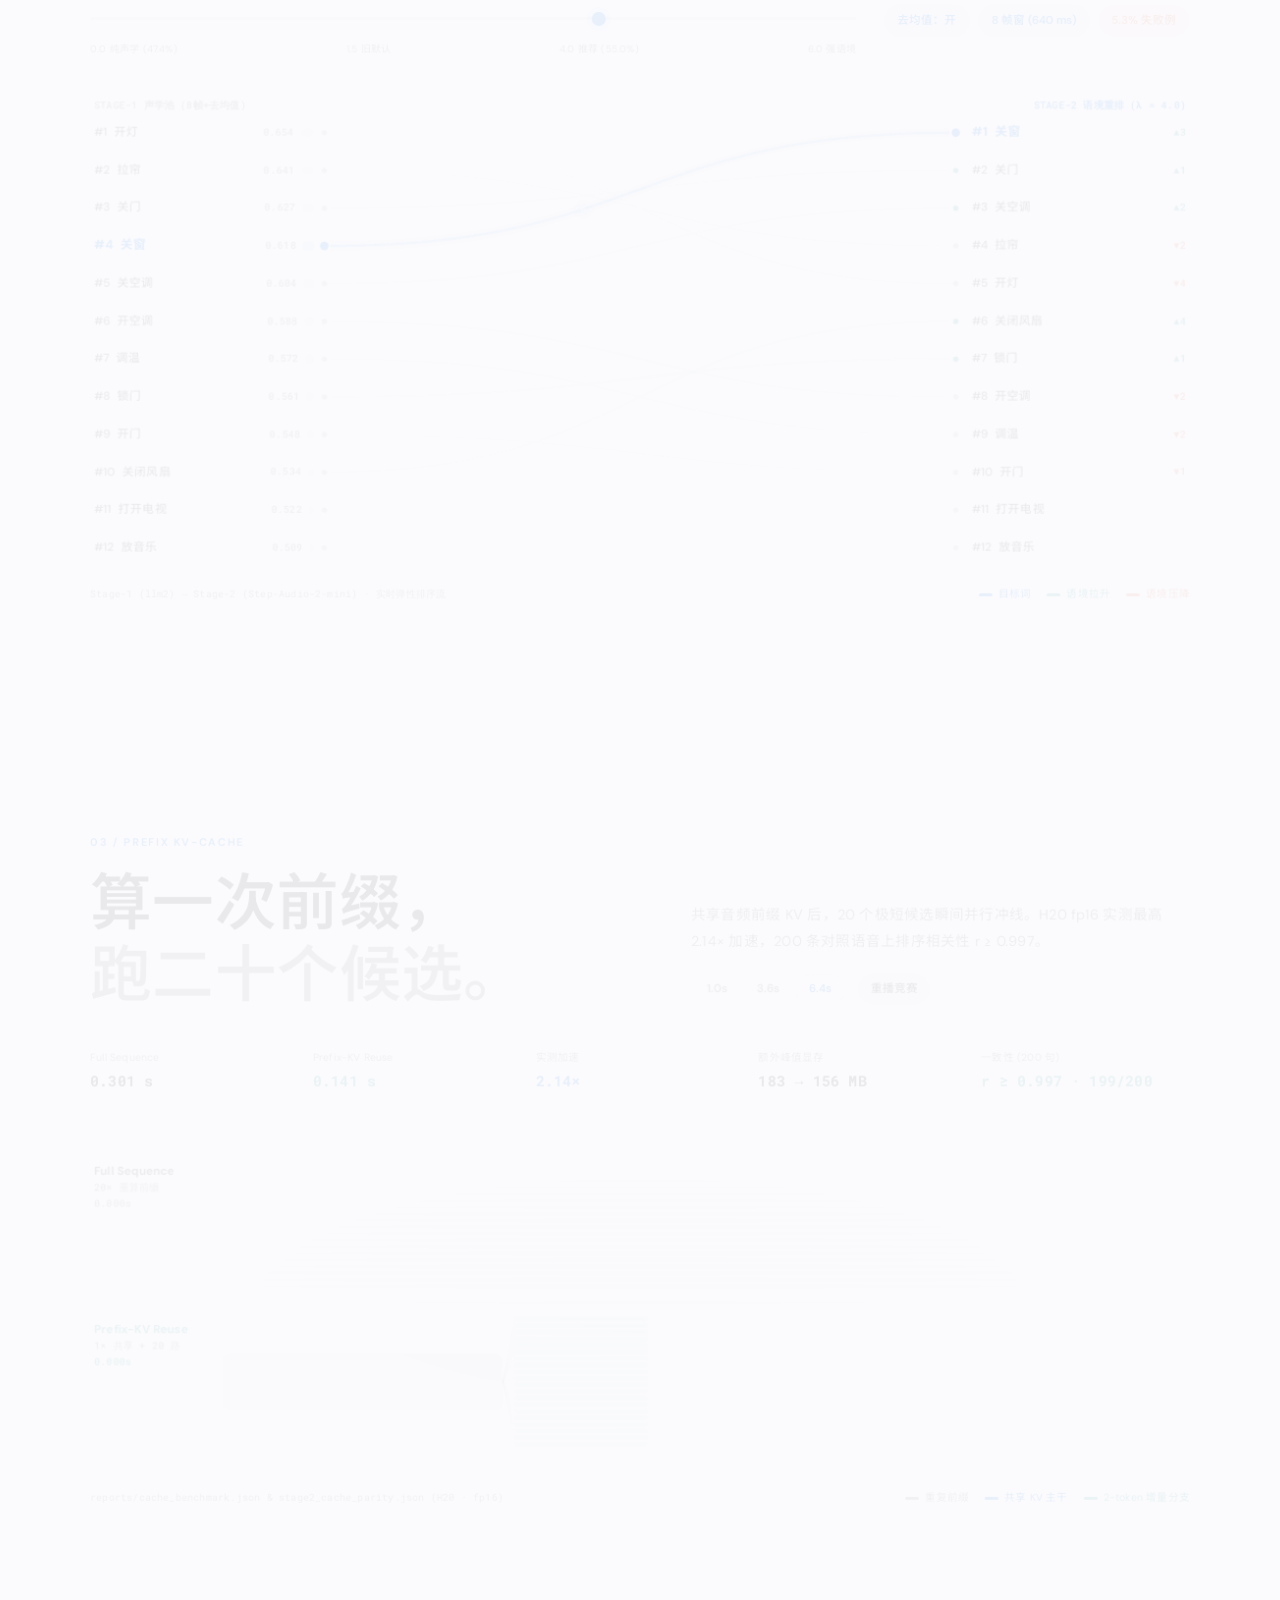
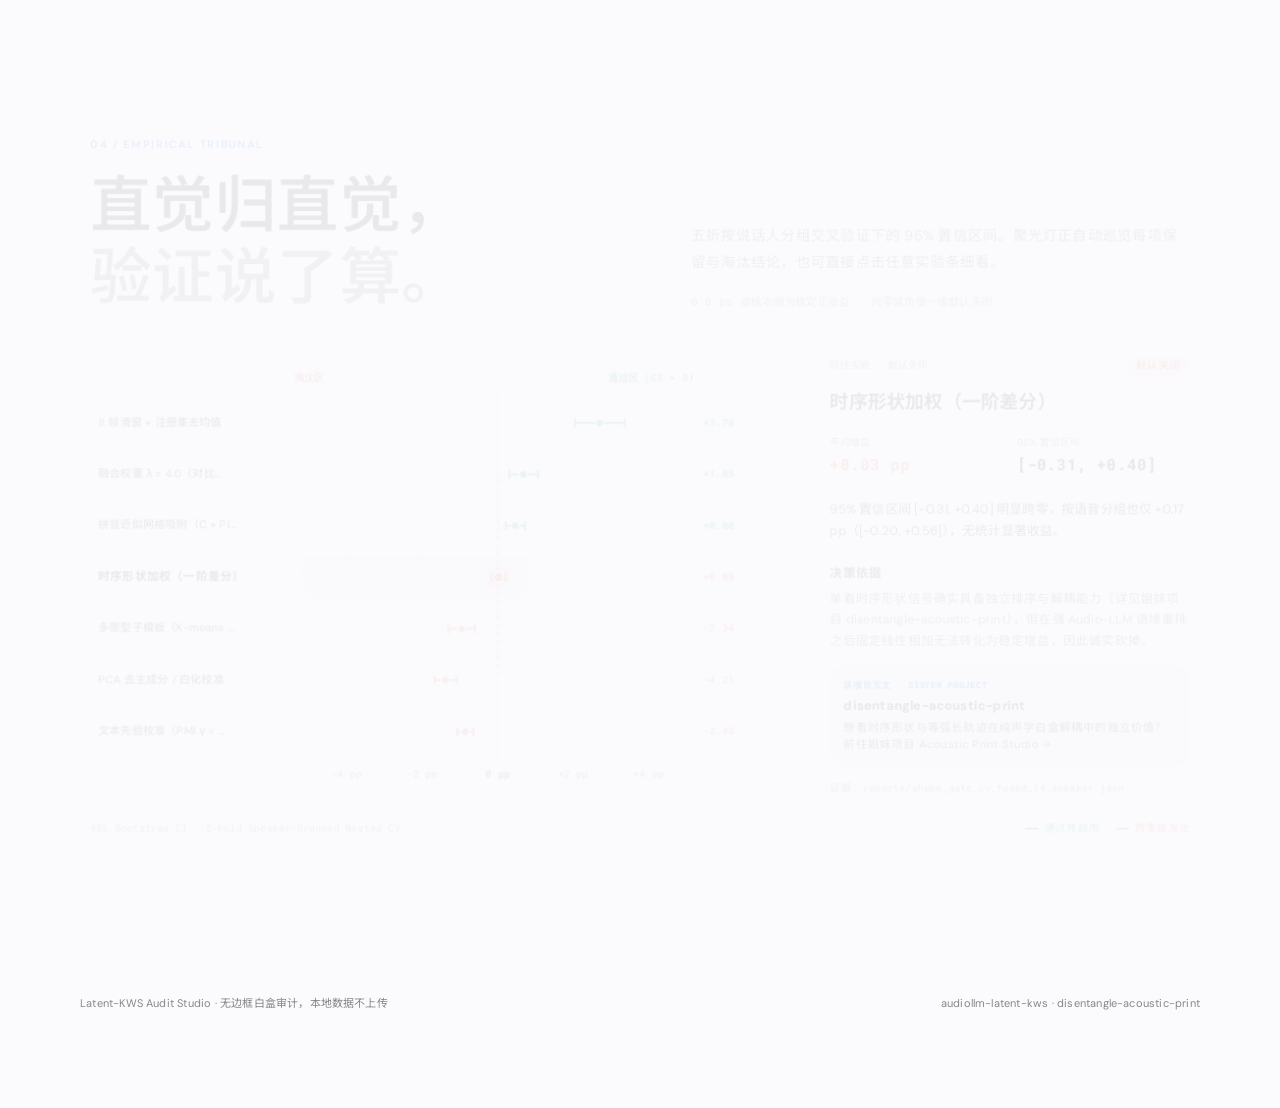
==== commit ee06ca7e: "docs & studio: rewrite bilingual READMEs, redesign conference architecture diagram, and upgrade Audi" ====
--- a/studio/index.html
+++ b/studio/index.html
@@ -10,7 +10,7 @@
   <link rel="preconnect" href="https://fonts.gstatic.com" crossorigin />
   <link href="https://fonts.googleapis.com/css2?family=DM+Sans:opsz,wght@9..40,400..700&amp;family=Noto+Sans+SC:wght@400..700&amp;family=Roboto+Mono:wght@400;500;600&amp;display=swap" rel="stylesheet" />
   <link rel="icon" href="data:image/svg+xml,%3Csvg xmlns='http://www.w3.org/2000/svg' viewBox='0 0 24 24'%3E%3Crect width='24' height='24' rx='6' fill='%230071e3'/%3E%3Cpath d='M5 7h14M5 12h9M5 17h14M16.5 9.5 20 12l-3.5 2.5' fill='none' stroke='white' stroke-width='1.8' stroke-linecap='round' stroke-linejoin='round'/%3E%3C/svg%3E" />
-  <link rel="stylesheet" href="static/studio.css?v=apple-20261120" />
+  <link rel="stylesheet" href="static/studio.css?v=universal-20261124" />
 </head>
 <body>
   <header class="topbar">
@@ -28,8 +28,11 @@
       <div class="topbar__meta">
         <span class="live-pill">
           <span class="status-dot is-live" aria-hidden="true"></span>
-          <span id="auditSourceBadge">实证语料 · 3,244 样本</span>
+          <span id="auditSourceBadge">L1/L2/L3 公开基准 · 双冻结后端</span>
         </span>
+        <a class="compact-button compact-button--hide-small" href="https://huggingface.co/datasets/Leeoisaboy/audiollm-latent-kws-bench" target="_blank" rel="noopener">
+          <span>HF 数据集 ↗</span>
+        </a>
         <a class="compact-button compact-button--hide-small" href="https://leeoisaboy.github.io/disentangle-acoustic-print/" target="_blank" rel="noopener">
           <span>Acoustic Print ↗</span>
         </a>
@@ -74,43 +77,43 @@
 
     <section class="hero hero--story" aria-labelledby="hero-title">
       <div class="hero__center">
-        <p class="eyebrow">White-box retrieval audit</p>
-        <h1 id="hero-title">把召回与泄漏，<br /><span>摊开在光下。</span></h1>
+        <p class="eyebrow">Universal training-free KWS · Dual Audio-LLM Audit</p>
+        <h1 id="hero-title">零阅读器，零泄漏，<br /><span>跨语种全摊在光下。</span></h1>
         <p class="hero__lede">
-          不掩饰 55.0% 的 Top-1，也不藏起 7 项阴性实验。向下滚动，双网格磁吸、Top-20 语境跃迁、前缀缓存竞赛与五折裁判台将依次动态展开。
+          砍掉外部 40 ms 阅读器与普通话拼音，收敛为 5 步语言无关纯函数引擎。在 L1 沪语、L2 多方言、L3 英文开放集与 Step-Audio-2 / Qwen2-Audio 双冻结后端上全量实证验收。
         </p>
 
         <div class="hero__actions">
-          <a href="#sec-grid" class="btn btn--primary">
-            <span>开始浏览</span>
+          <a href="#sec-matrix" class="btn btn--primary">
+            <span>查看三级公开矩阵</span>
             <svg viewBox="0 0 20 20" fill="none" stroke="currentColor" stroke-width="1.8" stroke-linecap="round" stroke-linejoin="round" aria-hidden="true"><path d="M10 4v12m0 0-4.5-4.5M10 16l4.5-4.5" /></svg>
           </a>
-          <a href="#sec-forest" class="btn btn--secondary">查看 7 项阴性实验</a>
+          <a href="https://huggingface.co/datasets/Leeoisaboy/audiollm-latent-kws-bench" target="_blank" rel="noopener" class="btn btn--secondary">Hugging Face 公开数据集 ↗</a>
           <a href="https://github.com/leeoisaboy/audiollm-latent-kws" target="_blank" rel="noopener" class="btn btn--quiet">GitHub 源码 ↗</a>
         </div>
 
         <div class="kpi-strip" aria-label="核心实证指标">
           <div class="kpi-item">
-            <span class="kpi-item__num" id="kpiRecall">94.7%</span>
-            <span class="kpi-item__label">Top-20 候选召回</span>
+            <span class="kpi-item__num" id="kpiRecall">96.2%–100%</span>
+            <span class="kpi-item__label">L1/L2/L3 Top-20 召回</span>
           </div>
           <div class="kpi-item">
-            <span class="kpi-item__num kpi-item__num--teal" id="kpiLeak">35.2% → 3.4%</span>
-            <span class="kpi-item__label">前缀泄漏压降</span>
+            <span class="kpi-item__num kpi-item__num--teal" id="kpiLeak">0.00%</span>
+            <span class="kpi-item__label">无阅读器前缀泄漏</span>
           </div>
           <div class="kpi-item">
-            <span class="kpi-item__num" id="kpiSpeedup">2.14×</span>
-            <span class="kpi-item__label">KV-Cache 加速</span>
+            <span class="kpi-item__num" id="kpiSpeedup">3.07× / 7.93×</span>
+            <span class="kpi-item__label">双后端 KV-Cache 加速</span>
           </div>
           <div class="kpi-item">
-            <span class="kpi-item__num kpi-item__num--coral">7 项</span>
-            <span class="kpi-item__label">公开阴性实验</span>
+            <span class="kpi-item__num kpi-item__num--teal">97.8% · 0.987</span>
+            <span class="kpi-item__label">L3 Top-1 · 开放集 AUC</span>
           </div>
         </div>
 
         <div class="phrase-rail">
           <div class="phrase-rail__head">
-            <span>当前审计病例</span>
+            <span>交互式历史审计病例</span>
             <span id="caseCountMeta" class="phrase-rail__meta">4 条脱敏轨迹</span>
           </div>
           <div id="caseChipsContainer" class="phrase-list"></div>
@@ -120,6 +123,99 @@
           <span>向下滚动</span>
           <svg viewBox="0 0 20 28" fill="none" stroke="currentColor" stroke-width="1.3" stroke-linecap="round"><path d="M10 3v20M4.5 17.5 10 23l5.5-5.5" /></svg>
         </div>
+      </div>
+    </section>
+
+    <!-- 00 / 3-Tier Public Benchmark & Dual-Backend Convergence Matrix -->
+    <section id="sec-matrix" class="showcase" aria-labelledby="matrix-title">
+      <div class="showcase__head">
+        <div>
+          <p class="eyebrow">00 / 3-Tier public benchmark · H20 GPU0</p>
+          <h2 id="matrix-title">三级公开集，<br /><span>双后端硬性门禁。</span></h2>
+        </div>
+        <div class="showcase__side">
+          <p class="showcase__lede">
+            所有预切分公开评测集托管于 <a href="https://huggingface.co/datasets/Leeoisaboy/audiollm-latent-kws-bench" target="_blank" rel="noopener">Hugging Face</a>（每级 40 词 / 120 注册 / 180 正例 + 180 负例，严格说话人隔离）。以下为 Step-Audio-2 与 Qwen2-Audio (audio_tower) 在 0.00% 前缀泄漏下的完整 H20 实测对照。
+          </p>
+          <p class="showcase__metric">核心包 AST 审计：0 外部阅读器 · 0 拼音库 · 双后端 R@20 全部 ≥ 87.7%</p>
+        </div>
+      </div>
+
+      <div class="matrix-grid">
+        <article class="matrix-card">
+          <div class="matrix-card__head">
+            <span class="matrix-pill">L1 · 沪语 / 吴语</span>
+            <span class="matrix-sub">MagicHub · 14 说话人</span>
+          </div>
+          <div class="matrix-rows">
+            <div class="matrix-row is-best">
+              <span>Step-Audio-2 (Listwise)</span>
+              <strong class="mono">R@20 96.2% · Top-1 40.4% · AUC 0.847</strong>
+            </div>
+            <div class="matrix-row">
+              <span>Wu-ASR S1 + Wu-Und S2</span>
+              <strong class="mono">R@20 99.3% · Hit@1 72.2% · F1 73.9%</strong>
+            </div>
+            <div class="matrix-row">
+              <span>Qwen2-Audio (audio_tower)</span>
+              <strong class="mono">R@20 87.7% · Top-1 26.7% (+6.16pp)</strong>
+            </div>
+            <div class="matrix-row is-muted">
+              <span>Whisper-tiny ASR + Fuzzy</span>
+              <strong class="mono">Top-1 3.3% · AUC 0.583 · 0.697s</strong>
+            </div>
+          </div>
+        </article>
+
+        <article class="matrix-card">
+          <div class="matrix-card__head">
+            <span class="matrix-pill">L2 · 跨汉语方言</span>
+            <span class="matrix-sub">KeSpeech · 96 说话人</span>
+          </div>
+          <div class="matrix-rows">
+            <div class="matrix-row is-best">
+              <span>Step-Audio-2 (layer=2)</span>
+              <strong class="mono">R@20 99.1% · Top-1 72.4% · AUC 0.973</strong>
+            </div>
+            <div class="matrix-row">
+              <span>Step-Audio-2 Recall@5%FAR</span>
+              <strong class="mono">90.6% · 0.121s/utt · 0.00% leak</strong>
+            </div>
+            <div class="matrix-row">
+              <span>Qwen2-Audio (audio_tower)</span>
+              <strong class="mono">R@20 94.4% · Top-1 61.7% (+6.54pp)</strong>
+            </div>
+            <div class="matrix-row is-muted">
+              <span>Whisper-tiny ASR + Fuzzy</span>
+              <strong class="mono">Top-1 44.4% · AUC 0.703 · R@5% 40.0%</strong>
+            </div>
+          </div>
+        </article>
+
+        <article class="matrix-card">
+          <div class="matrix-card__head">
+            <span class="matrix-pill matrix-pill--teal">L3 · 跨语种开放集</span>
+            <span class="matrix-sub">LibriPhrase · 160 说话人 · 难/易负例</span>
+          </div>
+          <div class="matrix-rows">
+            <div class="matrix-row is-best">
+              <span>Step-Audio-2 (Listwise)</span>
+              <strong class="mono">R@20 100% · Top-1 97.8% · AUC 0.987</strong>
+            </div>
+            <div class="matrix-row is-best">
+              <span>Qwen2-Audio (Listwise)</span>
+              <strong class="mono">R@20 97.8% · Top-1 90.6% · AUC 0.942</strong>
+            </div>
+            <div class="matrix-row">
+              <span>KV-Cache Parity &amp; Speedup</span>
+              <strong class="mono">3.07× (r=0.99993) · 7.93× (r=1.0000)</strong>
+            </div>
+            <div class="matrix-row is-muted">
+              <span>Whisper-tiny ASR + Fuzzy</span>
+              <strong class="mono">Top-1 73.9% · AUC 0.885 · R@5% 73.3%</strong>
+            </div>
+          </div>
+        </article>
       </div>
     </section>
 
@@ -356,6 +452,6 @@
     <span id="studioToastText">审计台就绪</span>
   </div>
 
-  <script src="static/studio.js?v=apple-20261120" defer></script>
+  <script src="static/studio.js?v=universal-20261124" defer></script>
 </body>
 </html>
--- a/studio/static/studio.css
+++ b/studio/static/studio.css
@@ -1234,3 +1234,93 @@
     align-items: flex-start;
   }
 }
+
+
+/* 00 / 3-Tier Public Benchmark Matrix Cards */
+.matrix-grid {
+  width: min(1120px, 100%);
+  margin: 34px auto 0;
+  display: grid;
+  grid-template-columns: repeat(3, minmax(0, 1fr));
+  gap: 20px;
+}
+
+.matrix-card {
+  padding: 22px 22px 20px;
+  border-radius: 20px;
+  background: rgba(255, 255, 255, 0.84);
+  border: 1px solid rgba(29, 29, 31, 0.08);
+  box-shadow: 0 12px 32px rgba(15, 23, 42, 0.04);
+  display: flex;
+  flex-direction: column;
+  gap: 14px;
+}
+
+.matrix-card__head {
+  display: flex;
+  align-items: center;
+  justify-content: space-between;
+  gap: 8px;
+  flex-wrap: wrap;
+}
+
+.matrix-pill {
+  padding: 4px 11px;
+  border-radius: 999px;
+  font-size: 11px;
+  font-weight: 650;
+  color: var(--blue);
+  background: rgba(0, 113, 227, 0.09);
+}
+
+.matrix-pill--teal {
+  color: var(--teal);
+  background: var(--teal-soft);
+}
+
+.matrix-sub {
+  font-size: 11px;
+  color: var(--faint);
+}
+
+.matrix-rows {
+  display: flex;
+  flex-direction: column;
+  gap: 10px;
+}
+
+.matrix-row {
+  padding: 10px 12px;
+  border-radius: 12px;
+  background: rgba(29, 29, 31, 0.025);
+  display: flex;
+  flex-direction: column;
+  gap: 3px;
+  font-size: 12px;
+  color: var(--ink-soft);
+}
+
+.matrix-row strong {
+  font-size: 12px;
+  color: var(--ink);
+  font-weight: 600;
+}
+
+.matrix-row.is-best {
+  background: rgba(0, 113, 227, 0.06);
+  border: 1px solid rgba(0, 113, 227, 0.14);
+}
+
+.matrix-row.is-best strong {
+  color: var(--blue);
+}
+
+.matrix-row.is-muted {
+  opacity: 0.72;
+}
+
+@media (max-width: 960px) {
+  .matrix-grid {
+    grid-template-columns: 1fr;
+  }
+}
